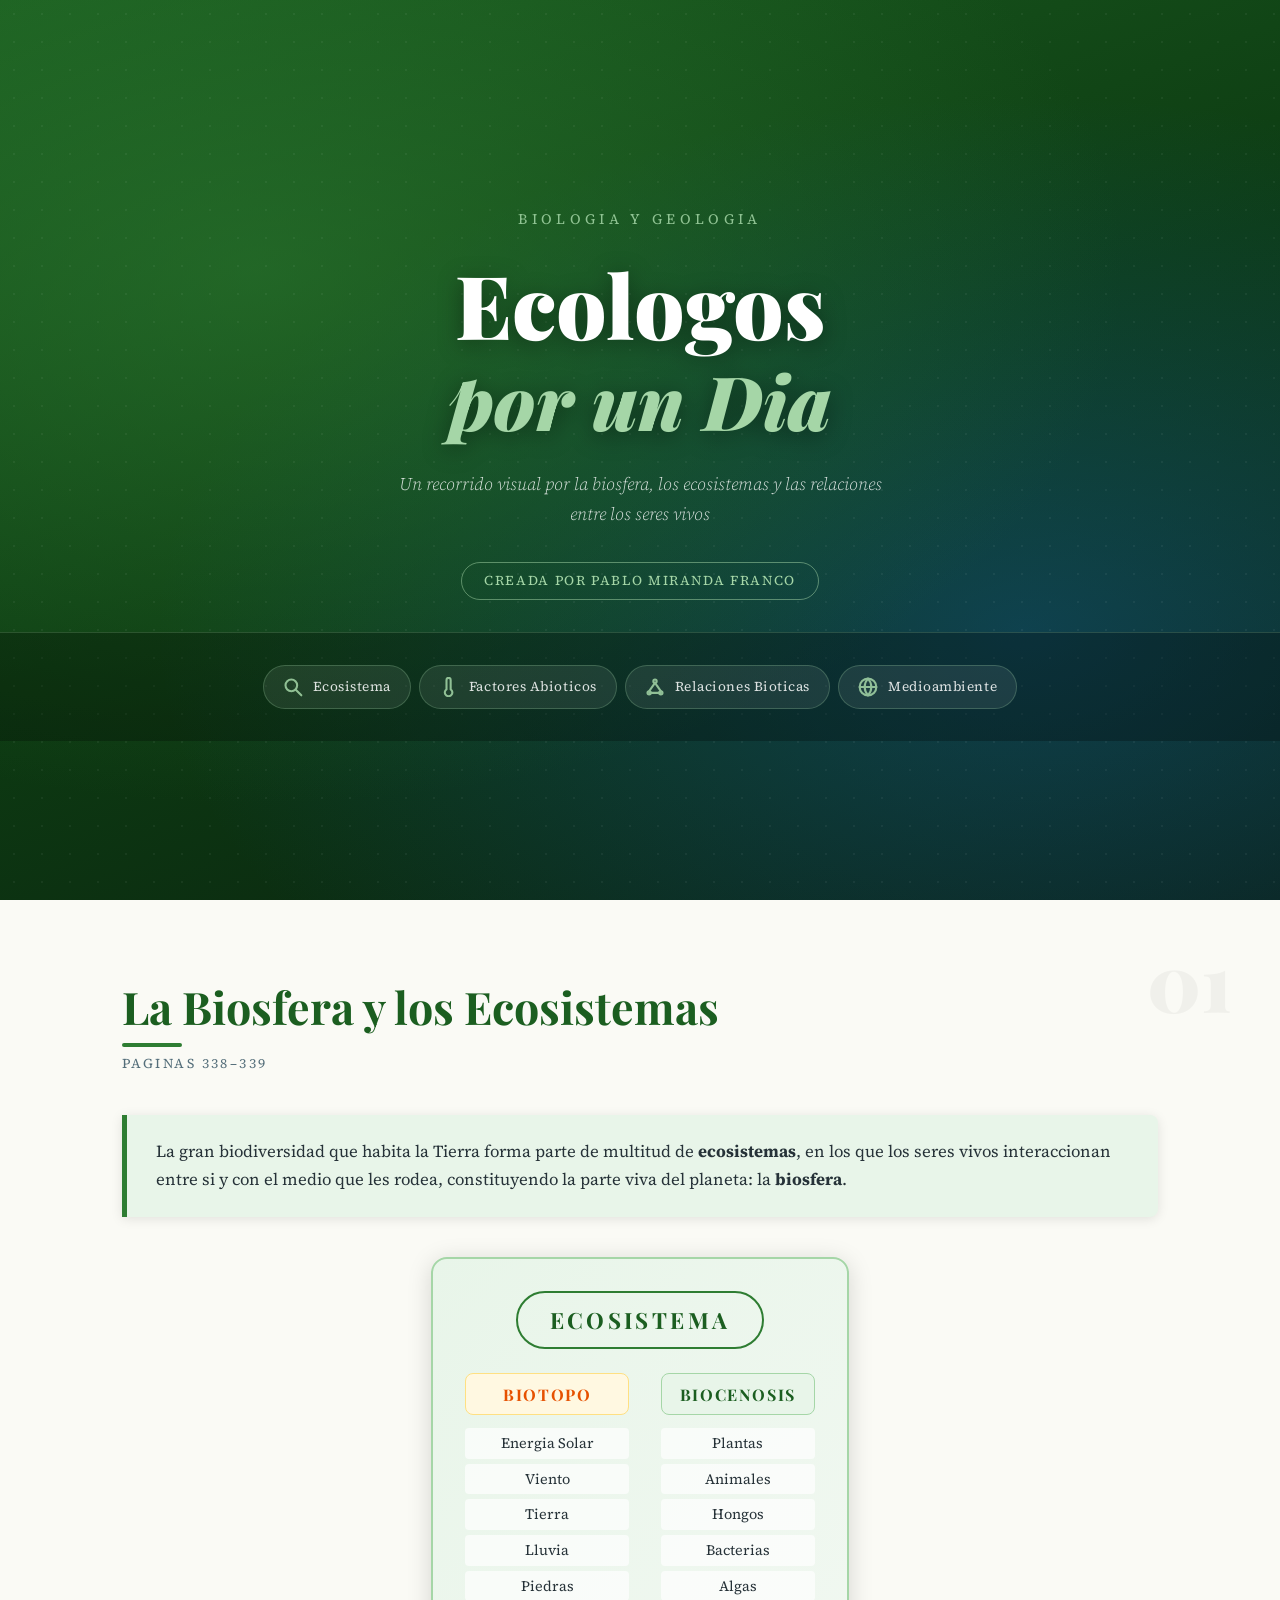
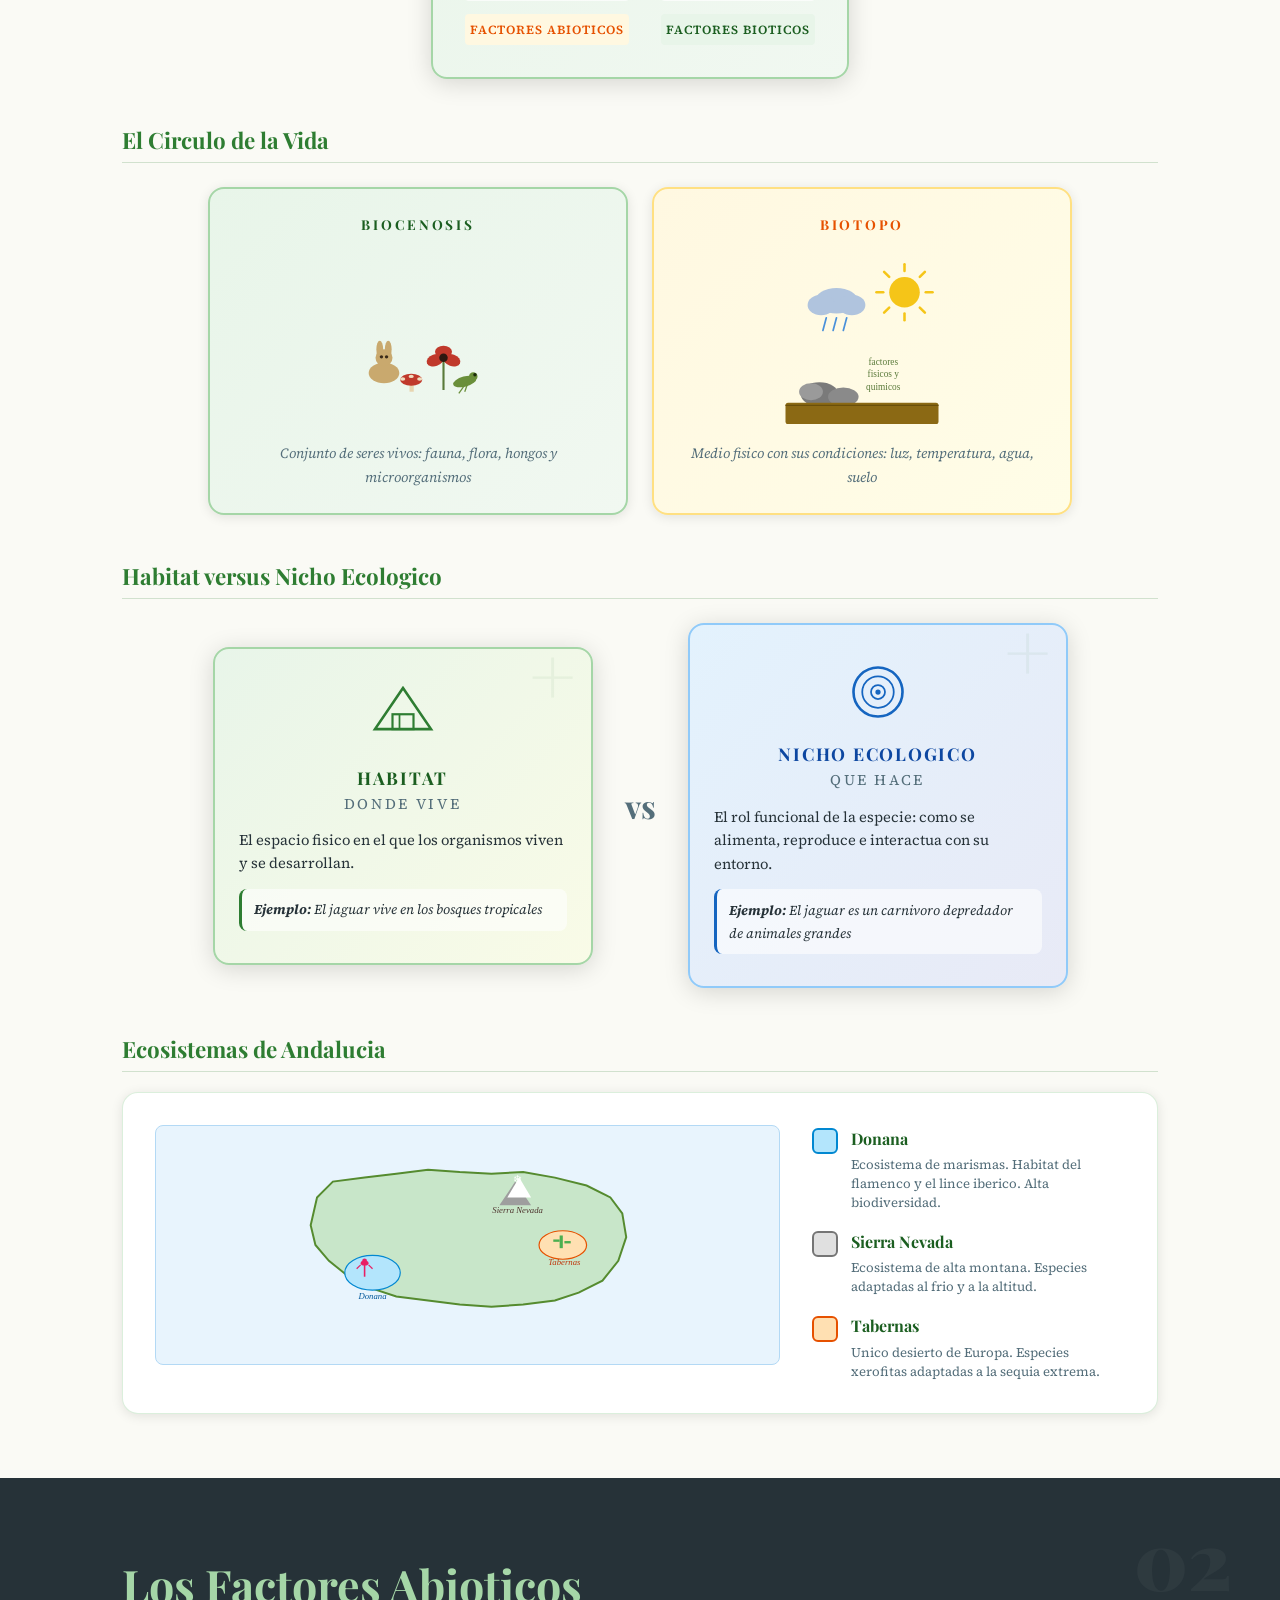
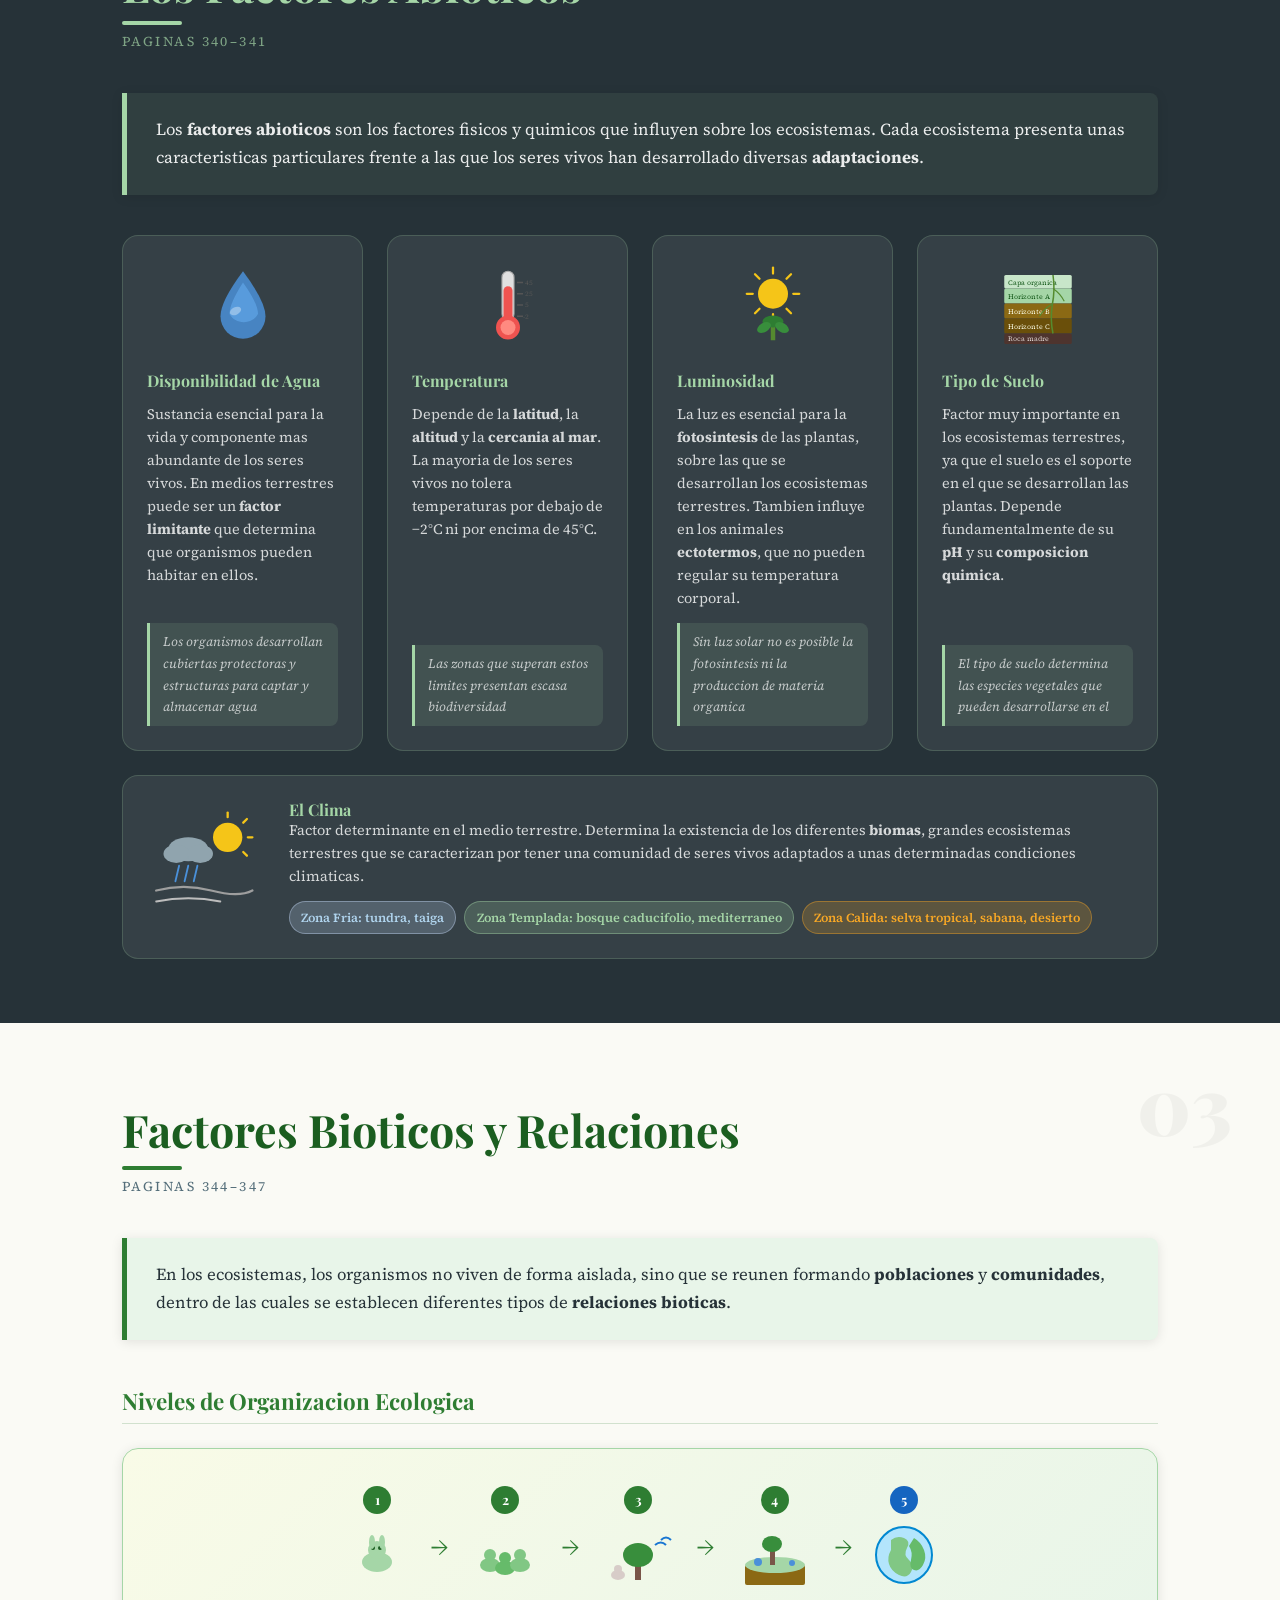
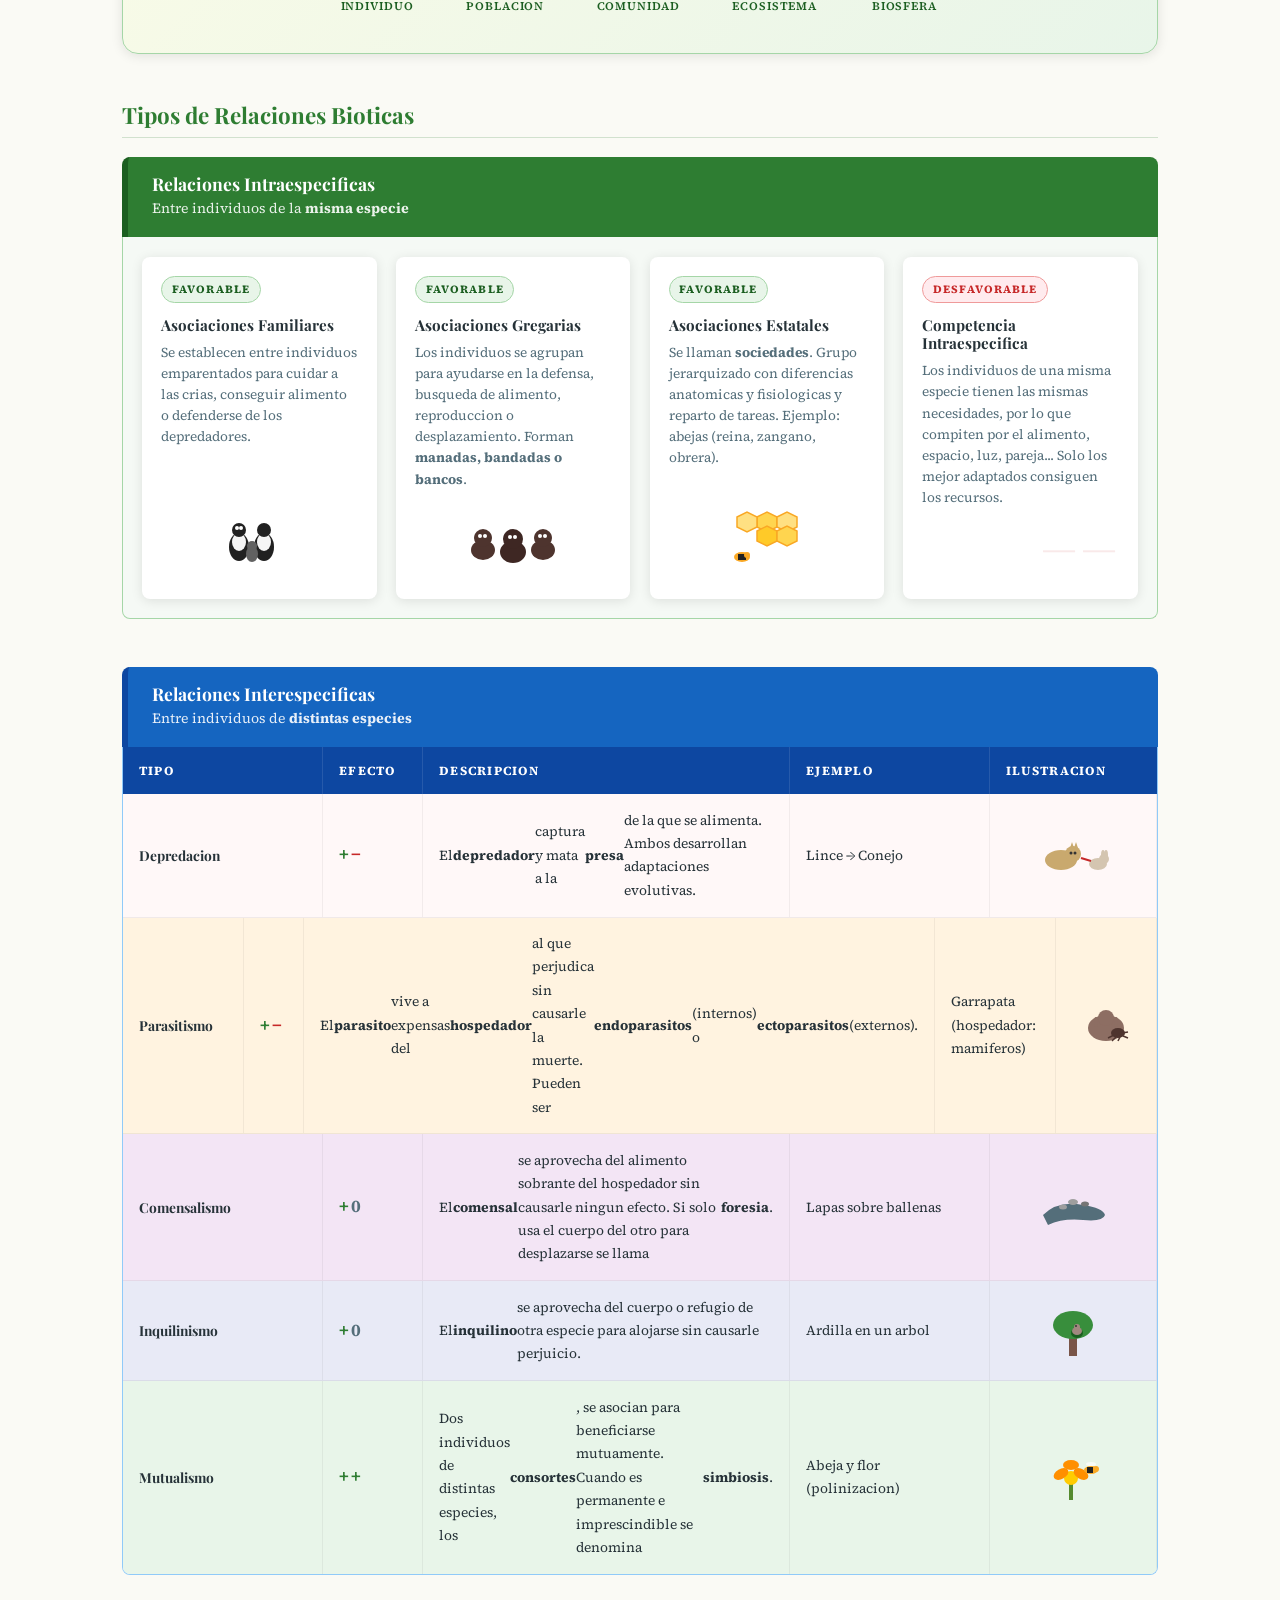
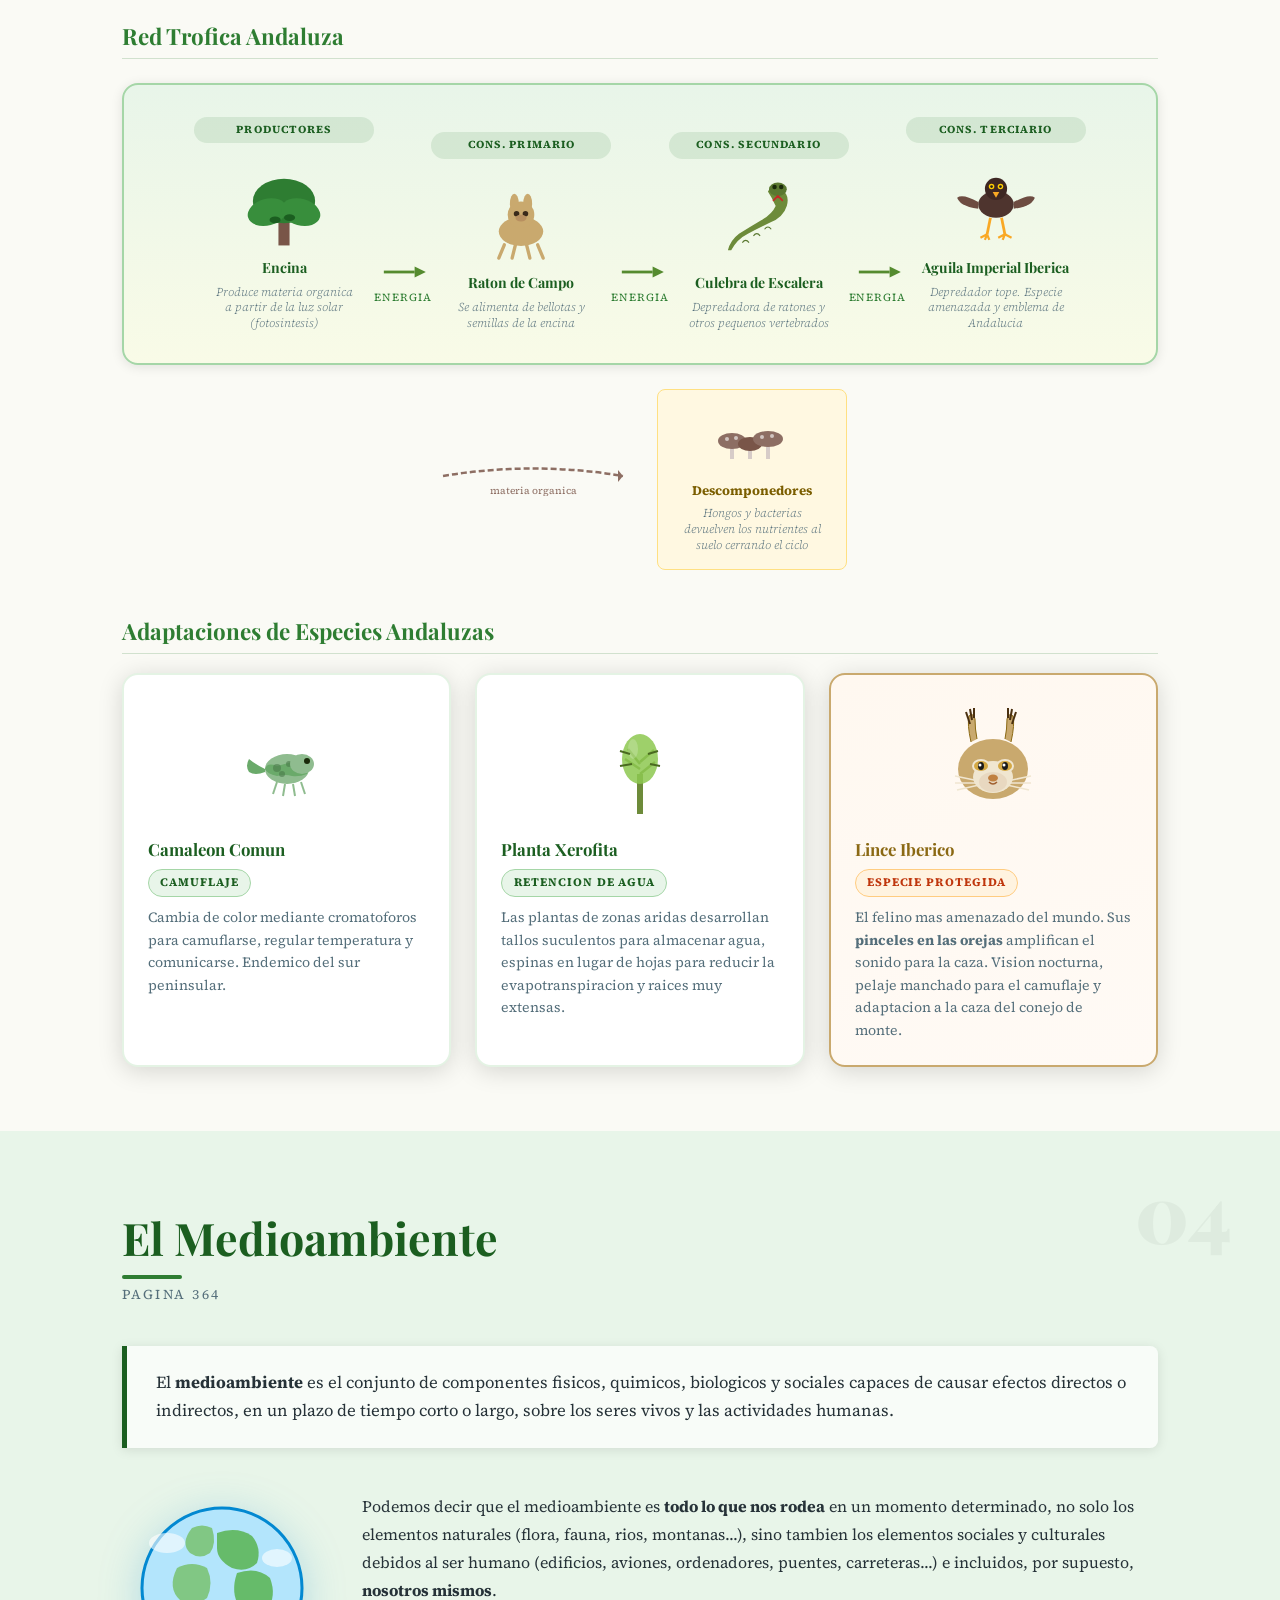
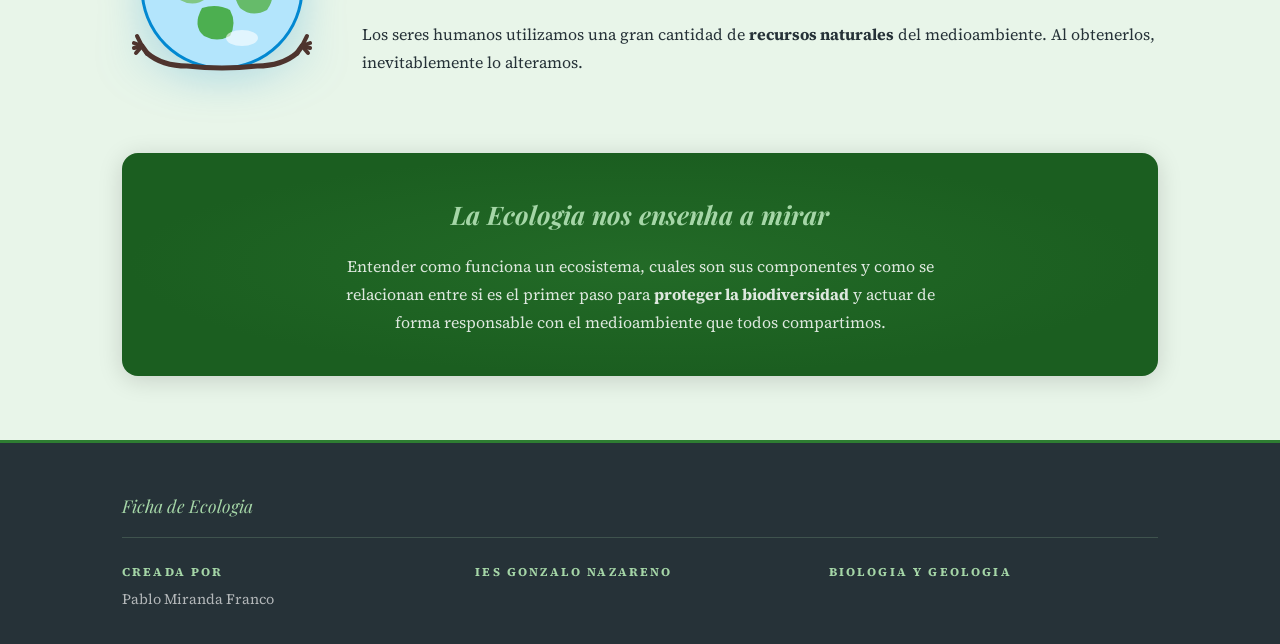
==== index.html @ e8779daa "Rename index (1).html to index.html" ====
<!DOCTYPE html>
<html lang="es">
<head>
    <meta charset="UTF-8">
    <meta name="viewport" content="width=device-width, initial-scale=1.0">
    <title>Ecologos por un Dia - Unidad 11 Medioambiente</title>
    <link rel="stylesheet" href="styles (2).css">
    <link rel="preconnect" href="https://fonts.googleapis.com">
    <link rel="preconnect" href="https://fonts.gstatic.com" crossorigin>
    <link href="https://fonts.googleapis.com/css2?family=Playfair+Display:ital,wght@0,700;0,900;1,700&family=Source+Serif+4:ital,opsz,wght@0,8..60,300;0,8..60,400;1,8..60,300&display=swap" rel="stylesheet">
</head>
<body>

    
    <header class="portada">
        <div class="portada-fondo"></div>
        <div class="portada-contenido">
            <p class="portada-subtitulo"> Biologia y Geologia</p>
            <h1 class="portada-titulo">Ecologos<br><em>por un Dia</em></h1>
            <p class="portada-descripcion">Un recorrido visual por la biosfera, los ecosistemas y las relaciones entre los seres vivos</p>
            <div class="portada-autor">Creada por Pablo Miranda Franco</div>
        </div>
        <nav class="indice-visual">
            <a href="#ecosistema" class="indice-item">
                <div class="indice-icono icono-lupa"></div>
                <span>Ecosistema</span>
            </a>
            <a href="#factores-abioticos" class="indice-item">
                <div class="indice-icono icono-termometro"></div>
                <span>Factores Abioticos</span>
            </a>
            <a href="#relaciones" class="indice-item">
                <div class="indice-icono icono-red"></div>
                <span>Relaciones Bioticas</span>
            </a>
            <a href="#medioambiente" class="indice-item">
                <div class="indice-icono icono-planeta"></div>
                <span>Medioambiente</span>
            </a>
        </nav>
    </header>

    
    <section id="ecosistema" class="seccion seccion-clara">
        <div class="seccion-etiqueta">01</div>
        <div class="contenedor">
            <h2 class="titulo-seccion">La Biosfera y los Ecosistemas</h2>
            <p class="subtitulo-seccion">Paginas 338&ndash;339</p>

            <div class="definicion-principal">
                <p>La gran biodiversidad que habita la Tierra forma parte de multitud de <strong>ecosistemas</strong>, en los que los seres vivos interaccionan entre si y con el medio que les rodea, constituyendo la parte viva del planeta: la <strong>biosfera</strong>.</p>
            </div>

            
            <div class="diagrama-ecosistema">
                <div class="diagrama-centro">
                    <div class="diagrama-titulo-central">ECOSISTEMA</div>
                    <div class="diagrama-flechas">
                        <div class="diagrama-rama rama-izq">
                            <div class="diagrama-cabecera biotopo">BIOTOPO</div>
                            <div class="diagrama-items">
                                <span>Energia Solar</span>
                                <span>Viento</span>
                                <span>Tierra</span>
                                <span>Lluvia</span>
                                <span>Piedras</span>
                            </div>
                            <div class="diagrama-pie abiotico">Factores abioticos</div>
                        </div>
                        <div class="diagrama-rama rama-der">
                            <div class="diagrama-cabecera biocenosis">BIOCENOSIS</div>
                            <div class="diagrama-items">
                                <span>Plantas</span>
                                <span>Animales</span>
                                <span>Hongos</span>
                                <span>Bacterias</span>
                                <span>Algas</span>
                            </div>
                            <div class="diagrama-pie biotico">Factores bioticos</div>
                        </div>
                    </div>
                </div>
            </div>

            
            <h3 class="titulo-subseccion">El Circulo de la Vida</h3>
            <div class="circulo-contenedor">
                <div class="circulo-mitad circulo-biocenosis">
                    <div class="circulo-etiqueta">BIOCENOSIS</div>
                    <div class="circulo-svg-contenedor">
                        <svg viewBox="0 0 200 200" xmlns="http://www.w3.org/2000/svg" class="svg-ilustracion">
                            <!-- Conejo -->
                            <ellipse cx="60" cy="140" rx="18" ry="12" fill="#c9a96e"/>
                            <circle cx="60" cy="122" r="10" fill="#c9a96e"/>
                            <ellipse cx="55" cy="112" rx="4" ry="10" fill="#c9a96e"/>
                            <ellipse cx="65" cy="112" rx="4" ry="10" fill="#c9a96e"/>
                            <circle cx="57" cy="121" r="2" fill="#3a2a1a"/>
                            <circle cx="63" cy="121" r="2" fill="#3a2a1a"/>
                            <!-- Amapola -->
                            <line x1="130" y1="160" x2="130" y2="120" stroke="#5a7a3a" stroke-width="2.5"/>
                            <ellipse cx="120" cy="125" rx="10" ry="7" fill="#c0392b" transform="rotate(-20,120,125)"/>
                            <ellipse cx="140" cy="125" rx="10" ry="7" fill="#c0392b" transform="rotate(20,140,125)"/>
                            <ellipse cx="130" cy="115" rx="10" ry="7" fill="#c0392b"/>
                            <circle cx="130" cy="122" r="5" fill="#2c1810"/>
                            <!-- Saltamontes -->
                            <ellipse cx="155" cy="150" rx="14" ry="6" fill="#6a8f3a" transform="rotate(-15,155,150)"/>
                            <circle cx="165" cy="144" r="5" fill="#6a8f3a"/>
                            <circle cx="167" cy="142" r="2" fill="#1a2a0a"/>
                            <line x1="160" y1="148" x2="155" y2="162" stroke="#6a8f3a" stroke-width="1.5"/>
                            <line x1="158" y1="150" x2="148" y2="164" stroke="#6a8f3a" stroke-width="1.5"/>
                            <!-- Hongo -->
                            <rect x="90" y="148" width="5" height="14" fill="#e8d5b0"/>
                            <ellipse cx="92" cy="148" rx="13" ry="7" fill="#c0392b"/>
                            <ellipse cx="82" cy="147" rx="3" ry="2" fill="#f0ddc0"/>
                            <ellipse cx="92" cy="144" rx="3" ry="2" fill="#f0ddc0"/>
                            <ellipse cx="102" cy="147" rx="3" ry="2" fill="#f0ddc0"/>
                        </svg>
                    </div>
                    <p class="circulo-descripcion">Conjunto de seres vivos: fauna, flora, hongos y microorganismos</p>
                </div>
                <div class="circulo-mitad circulo-biotopo">
                    <div class="circulo-etiqueta">BIOTOPO</div>
                    <div class="circulo-svg-contenedor">
                        <svg viewBox="0 0 200 200" xmlns="http://www.w3.org/2000/svg" class="svg-ilustracion">
                            <!-- Sol -->
                            <circle cx="150" cy="45" r="18" fill="#f5c518"/>
                            <line x1="150" y1="20" x2="150" y2="12" stroke="#f5c518" stroke-width="3" stroke-linecap="round"/>
                            <line x1="150" y1="70" x2="150" y2="78" stroke="#f5c518" stroke-width="3" stroke-linecap="round"/>
                            <line x1="125" y1="45" x2="117" y2="45" stroke="#f5c518" stroke-width="3" stroke-linecap="round"/>
                            <line x1="175" y1="45" x2="183" y2="45" stroke="#f5c518" stroke-width="3" stroke-linecap="round"/>
                            <line x1="132" y1="27" x2="126" y2="21" stroke="#f5c518" stroke-width="3" stroke-linecap="round"/>
                            <line x1="168" y1="63" x2="174" y2="69" stroke="#f5c518" stroke-width="3" stroke-linecap="round"/>
                            <line x1="168" y1="27" x2="174" y2="21" stroke="#f5c518" stroke-width="3" stroke-linecap="round"/>
                            <line x1="132" y1="63" x2="126" y2="69" stroke="#f5c518" stroke-width="3" stroke-linecap="round"/>
                            <!-- Nubes con lluvia -->
                            <ellipse cx="70" cy="55" rx="25" ry="15" fill="#b0c4de"/>
                            <ellipse cx="52" cy="60" rx="16" ry="12" fill="#b0c4de"/>
                            <ellipse cx="88" cy="60" rx="16" ry="12" fill="#b0c4de"/>
                            <line x1="58" y1="75" x2="54" y2="90" stroke="#4a90d9" stroke-width="2" stroke-linecap="round"/>
                            <line x1="70" y1="75" x2="66" y2="90" stroke="#4a90d9" stroke-width="2" stroke-linecap="round"/>
                            <line x1="82" y1="75" x2="78" y2="90" stroke="#4a90d9" stroke-width="2" stroke-linecap="round"/>
                            <!-- Rocas -->
                            <ellipse cx="50" cy="165" rx="22" ry="14" fill="#7a7a7a"/>
                            <ellipse cx="40" cy="162" rx="14" ry="10" fill="#9a9a9a"/>
                            <ellipse cx="78" cy="168" rx="18" ry="11" fill="#8a8a8a"/>
                            <!-- Suelo -->
                            <rect x="10" y="175" width="180" height="25" fill="#8B6914" rx="3"/>
                            <line x1="10" y1="178" x2="190" y2="178" stroke="#6a4f0a" stroke-width="1.5"/>
                            <!-- Flechas de interaccion -->
                            <text x="125" y="130" font-size="11" fill="#5a7a3a" font-family="serif" text-anchor="middle">factores</text>
                            <text x="125" y="145" font-size="11" fill="#5a7a3a" font-family="serif" text-anchor="middle">fisicos y</text>
                            <text x="125" y="160" font-size="11" fill="#5a7a3a" font-family="serif" text-anchor="middle">quimicos</text>
                        </svg>
                    </div>
                    <p class="circulo-descripcion">Medio fisico con sus condiciones: luz, temperatura, agua, suelo</p>
                </div>
            </div>

            <!-- Habitat vs Nicho -->
            <h3 class="titulo-subseccion">Habitat versus Nicho Ecologico</h3>
            <div class="comparacion-tarjetas">
                <div class="tarjeta tarjeta-habitat">
                    <div class="tarjeta-icono">
                        <svg viewBox="0 0 80 80" xmlns="http://www.w3.org/2000/svg">
                            <polygon points="40,8 8,55 72,55" fill="none" stroke="#2e7d32" stroke-width="3"/>
                            <rect x="28" y="38" width="24" height="17" fill="none" stroke="#2e7d32" stroke-width="2.5"/>
                            <line x1="36" y1="38" x2="36" y2="55" stroke="#2e7d32" stroke-width="2"/>
                        </svg>
                    </div>
                    <h4>HABITAT</h4>
                    <p class="tarjeta-pregunta">Donde vive</p>
                    <p>El espacio fisico en el que los organismos viven y se desarrollan.</p>
                    <div class="tarjeta-ejemplo">
                        <strong>Ejemplo:</strong> El jaguar vive en los bosques tropicales
                    </div>
                    <div class="tarjeta-signo signo-mas">+</div>
                </div>
                <div class="tarjeta-conector">
                    <span>vs</span>
                </div>
                <div class="tarjeta tarjeta-nicho">
                    <div class="tarjeta-icono">
                        <svg viewBox="0 0 80 80" xmlns="http://www.w3.org/2000/svg">
                            <circle cx="40" cy="40" r="28" fill="none" stroke="#1565c0" stroke-width="3"/>
                            <circle cx="40" cy="40" r="18" fill="none" stroke="#1565c0" stroke-width="2"/>
                            <circle cx="40" cy="40" r="8" fill="none" stroke="#1565c0" stroke-width="2"/>
                            <circle cx="40" cy="40" r="3" fill="#1565c0"/>
                        </svg>
                    </div>
                    <h4>NICHO ECOLOGICO</h4>
                    <p class="tarjeta-pregunta">Que hace</p>
                    <p>El rol funcional de la especie: como se alimenta, reproduce e interactua con su entorno.</p>
                    <div class="tarjeta-ejemplo">
                        <strong>Ejemplo:</strong> El jaguar es un carnivoro depredador de animales grandes
                    </div>
                    <div class="tarjeta-signo signo-mas">+</div>
                </div>
            </div>

            <!-- Mapa Ecosistemas Andaluces -->
            <h3 class="titulo-subseccion">Ecosistemas de Andalucia</h3>
            <div class="mapa-andalucia">
                <div class="mapa-svg-contenedor">
                    <svg viewBox="0 0 500 280" xmlns="http://www.w3.org/2000/svg" class="mapa-svg">
                        <!-- Silueta simplificada de Andalucia -->
                        <path d="M 60,80 L 80,60 L 120,55 L 160,50 L 200,45 L 240,48 L 280,50 L 320,48 L 360,55 L 400,65 L 430,80 L 445,100 L 450,130 L 440,160 L 420,185 L 390,200 L 360,210 L 320,215 L 280,218 L 240,215 L 200,210 L 160,205 L 130,195 L 100,180 L 75,160 L 58,140 L 52,115 Z" fill="#c8e6c9" stroke="#558b2f" stroke-width="2.5"/>
                        <!-- Sierra Nevada -->
                        <polygon points="290,90 310,60 330,90" fill="#9e9e9e"/>
                        <polygon points="300,80 315,55 330,80" fill="white"/>
                        <!-- Donana zona marismas -->
                        <ellipse cx="130" cy="175" rx="35" ry="22" fill="#b3e5fc" stroke="#0288d1" stroke-width="1.5"/>
                        <!-- Tabernas -->
                        <ellipse cx="370" cy="140" rx="30" ry="18" fill="#ffe0b2" stroke="#e65100" stroke-width="1.5"/>
                        <!-- Etiquetas -->
                        <text x="130" y="208" font-size="11" fill="#01579b" text-anchor="middle" font-family="serif" font-style="italic">Donana</text>
                        <text x="313" y="100" font-size="11" fill="#4e342e" text-anchor="middle" font-family="serif" font-style="italic">Sierra Nevada</text>
                        <text x="372" y="165" font-size="11" fill="#bf360c" text-anchor="middle" font-family="serif" font-style="italic">Tabernas</text>
                        <!-- Iconos decorativos -->
                        <!-- Flamenco simplificado en Donana -->
                        <line x1="120" y1="180" x2="120" y2="165" stroke="#e91e63" stroke-width="2"/>
                        <ellipse cx="120" cy="163" rx="5" ry="3" fill="#e91e63"/>
                        <circle cx="120" cy="160" r="3" fill="#e91e63"/>
                        <line x1="115" y1="165" x2="110" y2="170" stroke="#e91e63" stroke-width="1.5"/>
                        <line x1="125" y1="165" x2="130" y2="170" stroke="#e91e63" stroke-width="1.5"/>
                        <!-- Cactus en Tabernas -->
                        <rect x="366" y="128" width="4" height="16" fill="#4caf50"/>
                        <rect x="358" y="133" width="8" height="3" fill="#4caf50"/>
                        <rect x="372" y="135" width="8" height="3" fill="#4caf50"/>
                        <!-- Nieve Sierra Nevada -->
                        <text x="313" y="62" font-size="14" fill="white" text-anchor="middle">&#x2744;</text>
                    </svg>
                </div>
                <div class="mapa-leyenda">
                    <div class="leyenda-item">
                        <div class="leyenda-color" style="background:#b3e5fc; border:2px solid #0288d1;"></div>
                        <div>
                            <strong>Donana</strong>
                            <p>Ecosistema de marismas. Habitat del flamenco y el lince iberico. Alta biodiversidad.</p>
                        </div>
                    </div>
                    <div class="leyenda-item">
                        <div class="leyenda-color" style="background:#e0e0e0; border:2px solid #757575;"></div>
                        <div>
                            <strong>Sierra Nevada</strong>
                            <p>Ecosistema de alta montana. Especies adaptadas al frio y a la altitud.</p>
                        </div>
                    </div>
                    <div class="leyenda-item">
                        <div class="leyenda-color" style="background:#ffe0b2; border:2px solid #e65100;"></div>
                        <div>
                            <strong>Tabernas</strong>
                            <p>Unico desierto de Europa. Especies xerofitas adaptadas a la sequia extrema.</p>
                        </div>
                    </div>
                </div>
            </div>
        </div>
    </section>

    <!-- SECCION 2: FACTORES ABIOTICOS -->
    <section id="factores-abioticos" class="seccion seccion-oscura">
        <div class="seccion-etiqueta">02</div>
        <div class="contenedor">
            <h2 class="titulo-seccion">Los Factores Abioticos</h2>
            <p class="subtitulo-seccion">Paginas 340&ndash;341</p>

            <div class="definicion-principal definicion-oscura">
                <p>Los <strong>factores abioticos</strong> son los factores fisicos y quimicos que influyen sobre los ecosistemas. Cada ecosistema presenta unas caracteristicas particulares frente a las que los seres vivos han desarrollado diversas <strong>adaptaciones</strong>.</p>
            </div>

            <div class="factores-grid">
                <!-- Agua -->
                <div class="factor-tarjeta">
                    <div class="factor-ilustracion">
                        <svg viewBox="0 0 120 120" xmlns="http://www.w3.org/2000/svg">
                            <path d="M 60,15 Q 90,55 90,75 A 30,30 0 1 1 30,75 Q 30,55 60,15 Z" fill="#4a90d9" opacity="0.85"/>
                            <path d="M 60,30 Q 80,58 80,72 A 22,22 0 0 1 42,72 Q 42,58 60,30 Z" fill="#6ab4f7" opacity="0.5"/>
                            <ellipse cx="50" cy="68" rx="8" ry="5" fill="white" opacity="0.35" transform="rotate(-25,50,68)"/>
                        </svg>
                    </div>
                    <h4>Disponibilidad de Agua</h4>
                    <p>Sustancia esencial para la vida y componente mas abundante de los seres vivos. En medios terrestres puede ser un <strong>factor limitante</strong> que determina que organismos pueden habitar en ellos.</p>
                    <div class="factor-dato">Los organismos desarrollan cubiertas protectoras y estructuras para captar y almacenar agua</div>
                </div>

                <!-- Temperatura -->
                <div class="factor-tarjeta">
                    <div class="factor-ilustracion">
                        <svg viewBox="0 0 120 120" xmlns="http://www.w3.org/2000/svg">
                            <rect x="52" y="15" width="16" height="65" rx="8" fill="#e0e0e0" stroke="#aaa" stroke-width="1.5"/>
                            <rect x="54" y="35" width="12" height="47" rx="6" fill="#ef5350"/>
                            <circle cx="60" cy="90" r="16" fill="#ef5350"/>
                            <circle cx="60" cy="90" r="10" fill="#ff8a80"/>
                            <line x1="72" y1="30" x2="80" y2="30" stroke="#555" stroke-width="2"/>
                            <line x1="72" y1="45" x2="80" y2="45" stroke="#555" stroke-width="2"/>
                            <line x1="72" y1="60" x2="80" y2="60" stroke="#555" stroke-width="2"/>
                            <line x1="72" y1="75" x2="80" y2="75" stroke="#555" stroke-width="2"/>
                            <text x="83" y="33" font-size="9" fill="#555">45</text>
                            <text x="83" y="48" font-size="9" fill="#555">25</text>
                            <text x="83" y="63" font-size="9" fill="#555">5</text>
                            <text x="80" y="78" font-size="9" fill="#555">-2</text>
                        </svg>
                    </div>
                    <h4>Temperatura</h4>
                    <p>Depende de la <strong>latitud</strong>, la <strong>altitud</strong> y la <strong>cercania al mar</strong>. La mayoria de los seres vivos no tolera temperaturas por debajo de &minus;2&deg;C ni por encima de 45&deg;C.</p>
                    <div class="factor-dato">Las zonas que superan estos limites presentan escasa biodiversidad</div>
                </div>

                <!-- Luminosidad -->
                <div class="factor-tarjeta">
                    <div class="factor-ilustracion">
                        <svg viewBox="0 0 120 120" xmlns="http://www.w3.org/2000/svg">
                            <circle cx="60" cy="45" r="20" fill="#f5c518"/>
                            <line x1="60" y1="18" x2="60" y2="10" stroke="#f5c518" stroke-width="3" stroke-linecap="round"/>
                            <line x1="60" y1="72" x2="60" y2="80" stroke="#f5c518" stroke-width="3" stroke-linecap="round"/>
                            <line x1="33" y1="45" x2="25" y2="45" stroke="#f5c518" stroke-width="3" stroke-linecap="round"/>
                            <line x1="87" y1="45" x2="95" y2="45" stroke="#f5c518" stroke-width="3" stroke-linecap="round"/>
                            <line x1="42" y1="25" x2="36" y2="19" stroke="#f5c518" stroke-width="3" stroke-linecap="round"/>
                            <line x1="78" y1="65" x2="84" y2="71" stroke="#f5c518" stroke-width="3" stroke-linecap="round"/>
                            <line x1="78" y1="25" x2="84" y2="19" stroke="#f5c518" stroke-width="3" stroke-linecap="round"/>
                            <line x1="42" y1="65" x2="36" y2="71" stroke="#f5c518" stroke-width="3" stroke-linecap="round"/>
                            <!-- Planta -->
                            <rect x="57" y="85" width="6" height="22" fill="#558b2f"/>
                            <ellipse cx="60" cy="82" rx="14" ry="8" fill="#2e7d32"/>
                            <ellipse cx="48" cy="90" rx="10" ry="6" fill="#388e3c" transform="rotate(-30,48,90)"/>
                            <ellipse cx="72" cy="90" rx="10" ry="6" fill="#388e3c" transform="rotate(30,72,90)"/>
                        </svg>
                    </div>
                    <h4>Luminosidad</h4>
                    <p>La luz es esencial para la <strong>fotosintesis</strong> de las plantas, sobre las que se desarrollan los ecosistemas terrestres. Tambien influye en los animales <strong>ectotermos</strong>, que no pueden regular su temperatura corporal.</p>
                    <div class="factor-dato">Sin luz solar no es posible la fotosintesis ni la produccion de materia organica</div>
                </div>

                <!-- Tipo de Suelo -->
                <div class="factor-tarjeta">
                    <div class="factor-ilustracion">
                        <svg viewBox="0 0 120 120" xmlns="http://www.w3.org/2000/svg">
                            <!-- Capas del suelo -->
                            <rect x="15" y="20" width="90" height="18" fill="#c8e6c9" rx="2"/>
                            <rect x="15" y="38" width="90" height="20" fill="#a5d6a7" rx="2"/>
                            <rect x="15" y="58" width="90" height="20" fill="#8B6914" rx="2"/>
                            <rect x="15" y="78" width="90" height="20" fill="#6a4f0a" rx="2"/>
                            <rect x="15" y="98" width="90" height="14" fill="#4e342e" rx="2"/>
                            <text x="20" y="33" font-size="9" fill="#1b5e20">Capa organica</text>
                            <text x="20" y="52" font-size="9" fill="#1b5e20">Horizonte A</text>
                            <text x="20" y="72" font-size="9" fill="#f5f5dc">Horizonte B</text>
                            <text x="20" y="92" font-size="9" fill="#f5f5dc">Horizonte C</text>
                            <text x="20" y="108" font-size="9" fill="#d7ccc8">Roca madre</text>
                            <!-- Raices -->
                            <path d="M 80,20 Q 83,40 79,60 Q 76,80 80,98" fill="none" stroke="#558b2f" stroke-width="2"/>
                            <path d="M 80,38 Q 90,45 95,55" fill="none" stroke="#558b2f" stroke-width="1.5"/>
                            <path d="M 80,58 Q 68,65 62,75" fill="none" stroke="#558b2f" stroke-width="1.5"/>
                        </svg>
                    </div>
                    <h4>Tipo de Suelo</h4>
                    <p>Factor muy importante en los ecosistemas terrestres, ya que el suelo es el soporte en el que se desarrollan las plantas. Depende fundamentalmente de su <strong>pH</strong> y su <strong>composicion quimica</strong>.</p>
                    <div class="factor-dato">El tipo de suelo determina las especies vegetales que pueden desarrollarse en el</div>
                </div>

                <!-- Clima -->
                <div class="factor-tarjeta factor-tarjeta-ancha">
                    <div class="factor-ilustracion">
                        <svg viewBox="0 0 120 120" xmlns="http://www.w3.org/2000/svg">
                            <!-- Nubes -->
                            <ellipse cx="45" cy="45" rx="22" ry="13" fill="#90a4ae"/>
                            <ellipse cx="32" cy="50" rx="14" ry="10" fill="#90a4ae"/>
                            <ellipse cx="58" cy="50" rx="14" ry="10" fill="#90a4ae"/>
                            <!-- Sol parcial -->
                            <circle cx="88" cy="32" r="16" fill="#f5c518"/>
                            <line x1="88" y1="10" x2="88" y2="5" stroke="#f5c518" stroke-width="2.5" stroke-linecap="round"/>
                            <line x1="105" y1="16" x2="109" y2="12" stroke="#f5c518" stroke-width="2.5" stroke-linecap="round"/>
                            <line x1="110" y1="32" x2="115" y2="32" stroke="#f5c518" stroke-width="2.5" stroke-linecap="round"/>
                            <line x1="105" y1="48" x2="109" y2="52" stroke="#f5c518" stroke-width="2.5" stroke-linecap="round"/>
                            <!-- Lluvia -->
                            <line x1="35" y1="63" x2="31" y2="80" stroke="#4a90d9" stroke-width="2" stroke-linecap="round"/>
                            <line x1="45" y1="63" x2="41" y2="80" stroke="#4a90d9" stroke-width="2" stroke-linecap="round"/>
                            <line x1="55" y1="63" x2="51" y2="80" stroke="#4a90d9" stroke-width="2" stroke-linecap="round"/>
                            <!-- Viento -->
                            <path d="M 10,90 Q 40,82 70,90 Q 100,98 115,90" fill="none" stroke="#9e9e9e" stroke-width="2.5" stroke-linecap="round"/>
                            <path d="M 10,102 Q 45,95 80,102" fill="none" stroke="#bdbdbd" stroke-width="2" stroke-linecap="round"/>
                        </svg>
                    </div>
                    <div class="factor-texto-ancho">
                        <h4>El Clima</h4>
                        <p>Factor determinante en el medio terrestre. Determina la existencia de los diferentes <strong>biomas</strong>, grandes ecosistemas terrestres que se caracterizan por tener una comunidad de seres vivos adaptados a unas determinadas condiciones climaticas.</p>
                        <div class="biomas-mini">
                            <span class="bioma-etiqueta bioma-frio">Zona Fria: tundra, taiga</span>
                            <span class="bioma-etiqueta bioma-templado">Zona Templada: bosque caducifolio, mediterraneo</span>
                            <span class="bioma-etiqueta bioma-calido">Zona Calida: selva tropical, sabana, desierto</span>
                        </div>
                    </div>
                </div>
            </div>
        </div>
    </section>

    <!-- SECCION 3: RELACIONES BIOTICAS -->
    <section id="relaciones" class="seccion seccion-clara">
        <div class="seccion-etiqueta">03</div>
        <div class="contenedor">
            <h2 class="titulo-seccion">Factores Bioticos y Relaciones</h2>
            <p class="subtitulo-seccion">Paginas 344&ndash;347</p>

            <div class="definicion-principal">
                <p>En los ecosistemas, los organismos no viven de forma aislada, sino que se reunen formando <strong>poblaciones</strong> y <strong>comunidades</strong>, dentro de las cuales se establecen diferentes tipos de <strong>relaciones bioticas</strong>.</p>
            </div>

            <!-- Niveles de organizacion -->
            <h3 class="titulo-subseccion">Niveles de Organizacion Ecologica</h3>
            <div class="niveles-organizacion">
                <div class="nivel">
                    <div class="nivel-numero">1</div>
                    <div class="nivel-svg">
                        <svg viewBox="0 0 70 70" xmlns="http://www.w3.org/2000/svg">
                            <ellipse cx="35" cy="42" rx="15" ry="10" fill="#a5d6a7"/>
                            <circle cx="35" cy="30" r="9" fill="#a5d6a7"/>
                            <circle cx="31" cy="28" r="2" fill="#1b5e20"/>
                            <circle cx="38" cy="28" r="2" fill="#1b5e20"/>
                            <ellipse cx="30" cy="22" rx="3" ry="7" fill="#a5d6a7"/>
                            <ellipse cx="40" cy="22" rx="3" ry="7" fill="#a5d6a7"/>
                        </svg>
                    </div>
                    <p>INDIVIDUO</p>
                </div>
                <div class="nivel-flecha">&rarr;</div>
                <div class="nivel">
                    <div class="nivel-numero">2</div>
                    <div class="nivel-svg">
                        <svg viewBox="0 0 70 70" xmlns="http://www.w3.org/2000/svg">
                            <ellipse cx="20" cy="45" rx="10" ry="7" fill="#81c784"/>
                            <circle cx="20" cy="35" r="6" fill="#81c784"/>
                            <ellipse cx="35" cy="48" rx="10" ry="7" fill="#66bb6a"/>
                            <circle cx="35" cy="38" r="6" fill="#66bb6a"/>
                            <ellipse cx="50" cy="45" rx="10" ry="7" fill="#81c784"/>
                            <circle cx="50" cy="35" r="6" fill="#81c784"/>
                        </svg>
                    </div>
                    <p>POBLACION</p>
                </div>
                <div class="nivel-flecha">&rarr;</div>
                <div class="nivel">
                    <div class="nivel-numero">3</div>
                    <div class="nivel-svg">
                        <svg viewBox="0 0 70 70" xmlns="http://www.w3.org/2000/svg">
                            <!-- Arbol -->
                            <rect x="32" y="40" width="6" height="20" fill="#795548"/>
                            <ellipse cx="35" cy="35" rx="15" ry="12" fill="#388e3c"/>
                            <!-- Conejo pequeno -->
                            <ellipse cx="15" cy="55" rx="7" ry="5" fill="#d7ccc8"/>
                            <circle cx="15" cy="49" r="4" fill="#d7ccc8"/>
                            <!-- Pajaro -->
                            <path d="M52,25 Q58,20 63,25" fill="none" stroke="#1976d2" stroke-width="2"/>
                            <path d="M58,20 Q63,15 68,20" fill="none" stroke="#1976d2" stroke-width="2"/>
                        </svg>
                    </div>
                    <p>COMUNIDAD</p>
                </div>
                <div class="nivel-flecha">&rarr;</div>
                <div class="nivel">
                    <div class="nivel-numero">4</div>
                    <div class="nivel-svg">
                        <svg viewBox="0 0 70 70" xmlns="http://www.w3.org/2000/svg">
                            <rect x="5" y="45" width="60" height="20" fill="#8B6914" rx="2"/>
                            <ellipse cx="35" cy="45" rx="30" ry="8" fill="#a5d6a7"/>
                            <rect x="30" y="28" width="5" height="17" fill="#795548"/>
                            <ellipse cx="32" cy="24" rx="10" ry="8" fill="#388e3c"/>
                            <circle cx="18" cy="42" r="4" fill="#4a90d9"/>
                            <circle cx="52" cy="43" r="3" fill="#4a90d9"/>
                        </svg>
                    </div>
                    <p>ECOSISTEMA</p>
                </div>
                <div class="nivel-flecha">&rarr;</div>
                <div class="nivel nivel-biosfera">
                    <div class="nivel-numero">5</div>
                    <div class="nivel-svg">
                        <svg viewBox="0 0 70 70" xmlns="http://www.w3.org/2000/svg">
                            <circle cx="35" cy="35" r="28" fill="#b3e5fc" stroke="#0288d1" stroke-width="2"/>
                            <path d="M22,20 Q28,15 35,18 Q42,21 38,28 Q34,35 40,40 Q46,45 42,52 Q38,59 30,55 Q22,51 20,44 Q18,37 22,30 Z" fill="#81c784"/>
                            <path d="M45,18 Q52,22 55,30 Q58,38 54,45 Q50,52 45,50 Q40,48 42,40 Q44,32 40,26 Z" fill="#66bb6a"/>
                        </svg>
                    </div>
                    <p>BIOSFERA</p>
                </div>
            </div>

            <!-- Tipos de Relaciones -->
            <h3 class="titulo-subseccion">Tipos de Relaciones Bioticas</h3>

            <!-- Intraespecificas -->
            <div class="tipo-relaciones">
                <div class="tipo-cabecera cabecera-intra">
                    <h4>Relaciones Intraespecificas</h4>
                    <p>Entre individuos de la <strong>misma especie</strong></p>
                </div>
                <div class="relaciones-grid">
                    <div class="relacion-tarjeta relacion-favorable">
                        <div class="relacion-badge badge-favorable">Favorable</div>
                        <h5>Asociaciones Familiares</h5>
                        <p>Se establecen entre individuos emparentados para cuidar a las crias, conseguir alimento o defenderse de los depredadores.</p>
                        <div class="relacion-svg">
                            <svg viewBox="0 0 100 70" xmlns="http://www.w3.org/2000/svg">
                                <!-- Pinguinos: adulto grande -->
                                <ellipse cx="30" cy="45" rx="10" ry="14" fill="#212121"/>
                                <ellipse cx="30" cy="40" rx="7" ry="9" fill="#f5f5f5"/>
                                <circle cx="30" cy="28" r="7" fill="#212121"/>
                                <circle cx="28" cy="26" r="2" fill="white"/>
                                <circle cx="32" cy="26" r="2" fill="white"/>
                                <!-- Adulto 2 -->
                                <ellipse cx="55" cy="45" rx="10" ry="14" fill="#212121"/>
                                <ellipse cx="55" cy="40" rx="7" ry="9" fill="#f5f5f5"/>
                                <circle cx="55" cy="28" r="7" fill="#212121"/>
                                <!-- Cria -->
                                <ellipse cx="43" cy="52" rx="6" ry="8" fill="#616161"/>
                                <circle cx="43" cy="44" r="5" fill="#616161"/>
                            </svg>
                        </div>
                    </div>
                    <div class="relacion-tarjeta relacion-favorable">
                        <div class="relacion-badge badge-favorable">Favorable</div>
                        <h5>Asociaciones Gregarias</h5>
                        <p>Los individuos se agrupan para ayudarse en la defensa, busqueda de alimento, reproduccion o desplazamiento. Forman <strong>manadas, bandadas o bancos</strong>.</p>
                        <div class="relacion-svg">
                            <svg viewBox="0 0 100 70" xmlns="http://www.w3.org/2000/svg">
                                <!-- Tres gorilas esquematicos -->
                                <ellipse cx="20" cy="48" rx="12" ry="10" fill="#4e342e"/>
                                <circle cx="20" cy="36" r="9" fill="#4e342e"/>
                                <ellipse cx="50" cy="50" rx="13" ry="11" fill="#3e2723"/>
                                <circle cx="50" cy="37" r="10" fill="#3e2723"/>
                                <ellipse cx="80" cy="48" rx="12" ry="10" fill="#4e342e"/>
                                <circle cx="80" cy="36" r="9" fill="#4e342e"/>
                                <circle cx="17" cy="34" r="2" fill="#fff"/>
                                <circle cx="22" cy="34" r="2" fill="#fff"/>
                                <circle cx="47" cy="35" r="2" fill="#fff"/>
                                <circle cx="52" cy="35" r="2" fill="#fff"/>
                                <circle cx="77" cy="34" r="2" fill="#fff"/>
                                <circle cx="82" cy="34" r="2" fill="#fff"/>
                            </svg>
                        </div>
                    </div>
                    <div class="relacion-tarjeta relacion-favorable">
                        <div class="relacion-badge badge-favorable">Favorable</div>
                        <h5>Asociaciones Estatales</h5>
                        <p>Se llaman <strong>sociedades</strong>. Grupo jerarquizado con diferencias anatomicas y fisiologicas y reparto de tareas. Ejemplo: abejas (reina, zangano, obrera).</p>
                        <div class="relacion-svg">
                            <svg viewBox="0 0 100 70" xmlns="http://www.w3.org/2000/svg">
                                <!-- Panal -->
                                <polygon points="40,15 50,10 60,15 60,25 50,30 40,25" fill="#ffd54f" stroke="#f9a825" stroke-width="1.5"/>
                                <polygon points="60,15 70,10 80,15 80,25 70,30 60,25" fill="#ffe082" stroke="#f9a825" stroke-width="1.5"/>
                                <polygon points="20,15 30,10 40,15 40,25 30,30 20,25" fill="#ffe082" stroke="#f9a825" stroke-width="1.5"/>
                                <polygon points="40,29 50,24 60,29 60,39 50,44 40,39" fill="#ffca28" stroke="#f9a825" stroke-width="1.5"/>
                                <polygon points="60,29 70,24 80,29 80,39 70,44 60,39" fill="#ffd54f" stroke="#f9a825" stroke-width="1.5"/>
                                <!-- Abeja -->
                                <ellipse cx="25" cy="55" rx="8" ry="5" fill="#f9a825"/>
                                <rect x="21" y="52" width="4" height="6" fill="#212121"/>
                                <rect x="25" y="52" width="4" height="6" fill="#212121"/>
                                <circle cx="30" cy="53" r="3" fill="#f9a825"/>
                            </svg>
                        </div>
                    </div>
                    <div class="relacion-tarjeta relacion-desfavorable">
                        <div class="relacion-badge badge-desfavorable">Desfavorable</div>
                        <h5>Competencia Intraespecifica</h5>
                        <p>Los individuos de una misma especie tienen las mismas necesidades, por lo que compiten por el alimento, espacio, luz, pareja... Solo los mejor adaptados consiguen los recursos.</p>
                        <div class="relacion-signo signo-menos signo-menos-rojo">&#8722;&#8722;</div>
                    </div>
                </div>
            </div>

            <!-- Interespecificas -->
            <div class="tipo-relaciones">
                <div class="tipo-cabecera cabecera-inter">
                    <h4>Relaciones Interespecificas</h4>
                    <p>Entre individuos de <strong>distintas especies</strong></p>
                </div>

                <div class="tabla-relaciones">
                    <div class="tabla-cabecera">
                        <div class="tabla-col">Tipo</div>
                        <div class="tabla-col">Efecto</div>
                        <div class="tabla-col">Descripcion</div>
                        <div class="tabla-col">Ejemplo</div>
                        <div class="tabla-col">Ilustracion</div>
                    </div>

                    <div class="tabla-fila fila-depredacion">
                        <div class="tabla-col"><strong>Depredacion</strong></div>
                        <div class="tabla-col"><span class="signo-mas2">+</span><span class="signo-menos2">&#8722;</span></div>
                        <div class="tabla-col">El <strong>depredador</strong> captura y mata a la <strong>presa</strong> de la que se alimenta. Ambos desarrollan adaptaciones evolutivas.</div>
                        <div class="tabla-col">Lince &rarr; Conejo</div>
                        <div class="tabla-col">
                            <svg viewBox="0 0 80 55" xmlns="http://www.w3.org/2000/svg">
                                <!-- Lince simplificado -->
                                <ellipse cx="28" cy="32" rx="16" ry="10" fill="#c9a96e"/>
                                <circle cx="40" cy="26" r="8" fill="#c9a96e"/>
                                <polygon points="37,20 39,14 41,20" fill="#c9a96e"/>
                                <polygon points="41,20 43,14 45,20" fill="#c9a96e"/>
                                <circle cx="38" cy="25" r="1.5" fill="#333"/>
                                <circle cx="42" cy="25" r="1.5" fill="#333"/>
                                <!-- Conejo huyendo -->
                                <ellipse cx="65" cy="36" rx="9" ry="6" fill="#d4c5b0"/>
                                <circle cx="71" cy="31" r="5" fill="#d4c5b0"/>
                                <ellipse cx="70" cy="27" rx="2" ry="5" fill="#d4c5b0"/>
                                <ellipse cx="73" cy="27" rx="2" ry="5" fill="#d4c5b0"/>
                                <!-- Flecha -->
                                <line x1="48" y1="30" x2="58" y2="33" stroke="#c62828" stroke-width="2" marker-end="url(#arrow)"/>
                            </svg>
                        </div>
                    </div>

                    <div class="tabla-fila fila-parasitismo">
                        <div class="tabla-col"><strong>Parasitismo</strong></div>
                        <div class="tabla-col"><span class="signo-mas2">+</span><span class="signo-menos2">&#8722;</span></div>
                        <div class="tabla-col">El <strong>parasito</strong> vive a expensas del <strong>hospedador</strong> al que perjudica sin causarle la muerte. Pueden ser <strong>endoparasitos</strong> (internos) o <strong>ectoparasitos</strong> (externos).</div>
                        <div class="tabla-col">Garrapata (hospedador: mamiferos)</div>
                        <div class="tabla-col">
                            <svg viewBox="0 0 80 55" xmlns="http://www.w3.org/2000/svg">
                                <ellipse cx="40" cy="30" rx="18" ry="13" fill="#8d6e63"/>
                                <circle cx="40" cy="20" r="8" fill="#8d6e63"/>
                                <ellipse cx="30" cy="24" rx="2" ry="5" fill="#8d6e63"/>
                                <ellipse cx="50" cy="24" rx="2" ry="5" fill="#8d6e63"/>
                                <!-- Garrapata -->
                                <ellipse cx="52" cy="35" rx="7" ry="5" fill="#4e342e"/>
                                <line x1="48" y1="37" x2="42" y2="40" stroke="#4e342e" stroke-width="1.5"/>
                                <line x1="50" y1="39" x2="46" y2="43" stroke="#4e342e" stroke-width="1.5"/>
                                <line x1="54" y1="39" x2="52" y2="43" stroke="#4e342e" stroke-width="1.5"/>
                                <line x1="57" y1="38" x2="62" y2="40" stroke="#4e342e" stroke-width="1.5"/>
                                <line x1="56" y1="35" x2="62" y2="34" stroke="#4e342e" stroke-width="1.5"/>
                            </svg>
                        </div>
                    </div>

                    <div class="tabla-fila fila-comensalismo">
                        <div class="tabla-col"><strong>Comensalismo</strong></div>
                        <div class="tabla-col"><span class="signo-mas2">+</span><span class="signo-cero">0</span></div>
                        <div class="tabla-col">El <strong>comensal</strong> se aprovecha del alimento sobrante del hospedador sin causarle ningun efecto. Si solo usa el cuerpo del otro para desplazarse se llama <strong>foresia</strong>.</div>
                        <div class="tabla-col">Lapas sobre ballenas</div>
                        <div class="tabla-col">
                            <svg viewBox="0 0 80 55" xmlns="http://www.w3.org/2000/svg">
                                <!-- Ballena simplificada -->
                                <path d="M10,35 Q25,20 50,25 Q70,28 72,35 Q70,42 50,40 Q30,38 15,45 Z" fill="#546e7a"/>
                                <!-- Lapas -->
                                <ellipse cx="40" cy="22" rx="5" ry="3" fill="#9e9e9e"/>
                                <ellipse cx="52" cy="24" rx="4" ry="2.5" fill="#757575"/>
                                <ellipse cx="30" cy="27" rx="4" ry="2.5" fill="#9e9e9e"/>
                            </svg>
                        </div>
                    </div>

                    <div class="tabla-fila fila-inquilinismo">
                        <div class="tabla-col"><strong>Inquilinismo</strong></div>
                        <div class="tabla-col"><span class="signo-mas2">+</span><span class="signo-cero">0</span></div>
                        <div class="tabla-col">El <strong>inquilino</strong> se aprovecha del cuerpo o refugio de otra especie para alojarse sin causarle perjuicio.</div>
                        <div class="tabla-col">Ardilla en un arbol</div>
                        <div class="tabla-col">
                            <svg viewBox="0 0 80 55" xmlns="http://www.w3.org/2000/svg">
                                <!-- Arbol -->
                                <rect x="36" y="25" width="8" height="28" fill="#795548"/>
                                <ellipse cx="40" cy="22" rx="20" ry="14" fill="#388e3c"/>
                                <!-- Agujero -->
                                <ellipse cx="44" cy="30" rx="6" ry="5" fill="#1b5e20"/>
                                <!-- Ardilla asomando -->
                                <ellipse cx="44" cy="28" rx="5" ry="4" fill="#a1887f"/>
                                <circle cx="44" cy="24" r="3" fill="#a1887f"/>
                                <circle cx="43" cy="23" r="1" fill="#333"/>
                            </svg>
                        </div>
                    </div>

                    <div class="tabla-fila fila-mutualismo">
                        <div class="tabla-col"><strong>Mutualismo</strong></div>
                        <div class="tabla-col"><span class="signo-mas2">+</span><span class="signo-mas2">+</span></div>
                        <div class="tabla-col">Dos individuos de distintas especies, los <strong>consortes</strong>, se asocian para beneficiarse mutuamente. Cuando es permanente e imprescindible se denomina <strong>simbiosis</strong>.</div>
                        <div class="tabla-col">Abeja y flor (polinizacion)</div>
                        <div class="tabla-col">
                            <svg viewBox="0 0 80 55" xmlns="http://www.w3.org/2000/svg">
                                <!-- Flor -->
                                <rect x="36" y="30" width="4" height="20" fill="#558b2f"/>
                                <circle cx="38" cy="28" r="7" fill="#ffcc02"/>
                                <ellipse cx="28" cy="24" rx="8" ry="5" fill="#ff8f00" transform="rotate(-30,28,24)"/>
                                <ellipse cx="48" cy="24" rx="8" ry="5" fill="#ff8f00" transform="rotate(30,48,24)"/>
                                <ellipse cx="38" cy="15" rx="8" ry="5" fill="#ff8f00"/>
                                <!-- Abeja -->
                                <ellipse cx="58" cy="20" rx="7" ry="4" fill="#f9a825"/>
                                <rect x="54" y="17" width="3" height="6" fill="#212121"/>
                                <rect x="57" y="17" width="3" height="6" fill="#212121"/>
                                <circle cx="63" cy="19" r="3" fill="#f9a825"/>
                                <ellipse cx="58" cy="14" rx="5" ry="2" fill="white" opacity="0.7"/>
                            </svg>
                        </div>
                    </div>
                </div>
            </div>

            <!-- Red Trofica Andaluza -->
            <h3 class="titulo-subseccion">Red Trofica Andaluza</h3>
            <div class="red-trofica">
                <div class="trofico-nivel">
                    <div class="trofico-etiqueta">PRODUCTORES</div>
                    <div class="trofico-elemento">
                        <svg viewBox="0 0 80 90" xmlns="http://www.w3.org/2000/svg">
                            <rect x="35" y="50" width="10" height="35" fill="#795548"/>
                            <ellipse cx="40" cy="45" rx="28" ry="20" fill="#2e7d32"/>
                            <ellipse cx="25" cy="55" rx="18" ry="12" fill="#388e3c" transform="rotate(-15,25,55)"/>
                            <ellipse cx="55" cy="55" rx="18" ry="12" fill="#388e3c" transform="rotate(15,55,55)"/>
                            <ellipse cx="32" cy="62" rx="5" ry="3" fill="#1b5e20"/>
                            <ellipse cx="45" cy="60" rx="5" ry="3" fill="#1b5e20"/>
                        </svg>
                        <p>Encina</p>
                        <p class="trofico-desc">Produce materia organica a partir de la luz solar (fotosintesis)</p>
                    </div>
                </div>
                <div class="trofico-flecha">
                    <svg viewBox="0 0 50 30" xmlns="http://www.w3.org/2000/svg">
                        <line x1="5" y1="15" x2="38" y2="15" stroke="#558b2f" stroke-width="3"/>
                        <polygon points="38,9 50,15 38,21" fill="#558b2f"/>
                    </svg>
                    <span>energia</span>
                </div>
                <div class="trofico-nivel">
                    <div class="trofico-etiqueta">CONS. PRIMARIO</div>
                    <div class="trofico-elemento">
                        <svg viewBox="0 0 80 90" xmlns="http://www.w3.org/2000/svg">
                            <ellipse cx="40" cy="58" rx="20" ry="13" fill="#c9a96e"/>
                            <circle cx="40" cy="43" r="12" fill="#c9a96e"/>
                            <ellipse cx="34" cy="33" rx="4" ry="9" fill="#c9a96e"/>
                            <ellipse cx="46" cy="33" rx="4" ry="9" fill="#c9a96e"/>
                            <circle cx="36" cy="42" r="2.5" fill="#3a2a1a"/>
                            <circle cx="44" cy="42" r="2.5" fill="#3a2a1a"/>
                            <ellipse cx="40" cy="46" rx="5" ry="3" fill="#b89060"/>
                            <line x1="25" y1="70" x2="20" y2="82" stroke="#c9a96e" stroke-width="3" stroke-linecap="round"/>
                            <line x1="35" y1="70" x2="32" y2="82" stroke="#c9a96e" stroke-width="3" stroke-linecap="round"/>
                            <line x1="45" y1="70" x2="48" y2="82" stroke="#c9a96e" stroke-width="3" stroke-linecap="round"/>
                            <line x1="55" y1="70" x2="60" y2="82" stroke="#c9a96e" stroke-width="3" stroke-linecap="round"/>
                        </svg>
                        <p>Raton de Campo</p>
                        <p class="trofico-desc">Se alimenta de bellotas y semillas de la encina</p>
                    </div>
                </div>
                <div class="trofico-flecha">
                    <svg viewBox="0 0 50 30" xmlns="http://www.w3.org/2000/svg">
                        <line x1="5" y1="15" x2="38" y2="15" stroke="#558b2f" stroke-width="3"/>
                        <polygon points="38,9 50,15 38,21" fill="#558b2f"/>
                    </svg>
                    <span>energia</span>
                </div>
                <div class="trofico-nivel">
                    <div class="trofico-etiqueta">CONS. SECUNDARIO</div>
                    <div class="trofico-elemento">
                        <svg viewBox="0 0 80 90" xmlns="http://www.w3.org/2000/svg">
                            <!-- Culebra -->
                            <path d="M15,75 Q20,65 30,60 Q40,55 50,50 Q62,45 65,35 Q68,25 60,20 Q52,15 48,22 Q52,28 55,35 Q52,42 42,48 Q32,54 22,60 Q14,66 12,75 Z" fill="#6d8b3a"/>
                            <ellipse cx="57" cy="20" rx="8" ry="6" fill="#5a7830"/>
                            <circle cx="54" cy="18" r="2" fill="#1a2a0a"/>
                            <circle cx="60" cy="18" r="2" fill="#1a2a0a"/>
                            <path d="M57,26 L53,30 M57,26 L61,30" stroke="#c62828" stroke-width="1.5" stroke-linecap="round"/>
                            <!-- Escamas -->
                            <path d="M25,68 Q28,64 31,68" fill="none" stroke="#5a7830" stroke-width="1"/>
                            <path d="M35,62 Q38,58 41,62" fill="none" stroke="#5a7830" stroke-width="1"/>
                            <path d="M45,56 Q48,52 51,56" fill="none" stroke="#5a7830" stroke-width="1"/>
                        </svg>
                        <p>Culebra de Escalera</p>
                        <p class="trofico-desc">Depredadora de ratones y otros pequenos vertebrados</p>
                    </div>
                </div>
                <div class="trofico-flecha">
                    <svg viewBox="0 0 50 30" xmlns="http://www.w3.org/2000/svg">
                        <line x1="5" y1="15" x2="38" y2="15" stroke="#558b2f" stroke-width="3"/>
                        <polygon points="38,9 50,15 38,21" fill="#558b2f"/>
                    </svg>
                    <span>energia</span>
                </div>
                <div class="trofico-nivel trofico-tope">
                    <div class="trofico-etiqueta">CONS. TERCIARIO</div>
                    <div class="trofico-elemento">
                        <svg viewBox="0 0 80 90" xmlns="http://www.w3.org/2000/svg">
                            <!-- Aguila imperial -->
                            <ellipse cx="40" cy="48" rx="16" ry="12" fill="#4e342e"/>
                            <circle cx="40" cy="34" r="10" fill="#3e2723"/>
                            <circle cx="36" cy="32" r="2.5" fill="#ffcc02"/>
                            <circle cx="44" cy="32" r="2.5" fill="#ffcc02"/>
                            <circle cx="36" cy="32" r="1.2" fill="#212121"/>
                            <circle cx="44" cy="32" r="1.2" fill="#212121"/>
                            <!-- Pico -->
                            <path d="M37,37 L40,42 L43,37" fill="#f9a825"/>
                            <!-- Alas extendidas -->
                            <path d="M24,46 Q10,38 5,42 Q8,50 24,52 Z" fill="#6d4c41"/>
                            <path d="M56,46 Q70,38 75,42 Q72,50 56,52 Z" fill="#6d4c41"/>
                            <!-- Patas -->
                            <line x1="35" y1="60" x2="32" y2="75" stroke="#f9a825" stroke-width="2.5"/>
                            <line x1="45" y1="60" x2="48" y2="75" stroke="#f9a825" stroke-width="2.5"/>
                            <path d="M32,75 L26,78 M32,75 L30,80 M32,75 L34,80" stroke="#f9a825" stroke-width="2"/>
                            <path d="M48,75 L42,78 M48,75 L46,80 M48,75 L54,78" stroke="#f9a825" stroke-width="2"/>
                        </svg>
                        <p>Aguila Imperial Iberica</p>
                        <p class="trofico-desc">Depredador tope. Especie amenazada y emblema de Andalucia</p>
                    </div>
                </div>
            </div>
            <div class="descomponedores">
                <div class="descomp-flecha">
                    <svg viewBox="0 0 200 40" xmlns="http://www.w3.org/2000/svg">
                        <path d="M10,20 Q100,5 190,20" fill="none" stroke="#8d6e63" stroke-width="2.5" stroke-dasharray="6,3"/>
                        <polygon points="185,14 190,20 185,26" fill="#8d6e63"/>
                        <text x="100" y="38" font-size="10" fill="#8d6e63" text-anchor="middle">materia organica</text>
                    </svg>
                </div>
                <div class="descomp-elemento">
                    <svg viewBox="0 0 80 60" xmlns="http://www.w3.org/2000/svg">
                        <!-- Hongos descomponedores -->
                        <rect x="18" y="35" width="4" height="18" fill="#d7ccc8"/>
                        <ellipse cx="20" cy="35" rx="14" ry="8" fill="#8d6e63"/>
                        <rect x="36" y="38" width="4" height="15" fill="#d7ccc8"/>
                        <ellipse cx="38" cy="38" rx="12" ry="7" fill="#795548"/>
                        <rect x="54" y="33" width="4" height="20" fill="#d7ccc8"/>
                        <ellipse cx="56" cy="33" rx="15" ry="8" fill="#8d6e63"/>
                        <!-- Puntos blancos -->
                        <circle cx="15" cy="33" r="2" fill="white" opacity="0.6"/>
                        <circle cx="24" cy="32" r="2" fill="white" opacity="0.6"/>
                        <circle cx="50" cy="31" r="2" fill="white" opacity="0.6"/>
                        <circle cx="60" cy="30" r="2" fill="white" opacity="0.6"/>
                    </svg>
                    <p><strong>Descomponedores</strong></p>
                    <p class="trofico-desc">Hongos y bacterias devuelven los nutrientes al suelo cerrando el ciclo</p>
                </div>
            </div>

            <!-- Adaptaciones de especies andaluzas -->
            <h3 class="titulo-subseccion">Adaptaciones de Especies Andaluzas</h3>
            <div class="adaptaciones-grid">
                <div class="adaptacion-tarjeta">
                    <div class="adaptacion-svg">
                        <svg viewBox="0 0 120 120" xmlns="http://www.w3.org/2000/svg">
                            <!-- Camaron simplificado con patron de camuflaje -->
                            <ellipse cx="60" cy="65" rx="22" ry="15" fill="#8fbc8f"/>
                            <path d="M38,65 Q40,58 50,62 Q58,60 65,58 Q72,57 80,62 Q82,65 80,70 Q72,73 65,72 Q58,70 50,72 Q40,70 38,65 Z" fill="#6aaa6a"/>
                            <!-- Manchas de camuflaje -->
                            <circle cx="50" cy="64" r="4" fill="#4a7a4a" opacity="0.6"/>
                            <circle cx="62" cy="60" r="3" fill="#4a7a4a" opacity="0.6"/>
                            <circle cx="72" cy="65" r="4" fill="#4a7a4a" opacity="0.6"/>
                            <circle cx="55" cy="70" r="3" fill="#4a7a4a" opacity="0.6"/>
                            <!-- Cabeza -->
                            <ellipse cx="75" cy="60" rx="12" ry="10" fill="#8fbc8f"/>
                            <circle cx="80" cy="57" r="3" fill="#1a2a0a"/>
                            <!-- Cola -->
                            <path d="M38,65 Q28,60 22,55 Q18,62 22,68 Q28,72 38,68 Z" fill="#6aaa6a"/>
                            <!-- Patas -->
                            <line x1="50" y1="78" x2="46" y2="90" stroke="#8fbc8f" stroke-width="2"/>
                            <line x1="58" y1="80" x2="56" y2="92" stroke="#8fbc8f" stroke-width="2"/>
                            <line x1="66" y1="80" x2="68" y2="92" stroke="#8fbc8f" stroke-width="2"/>
                            <line x1="74" y1="78" x2="78" y2="90" stroke="#8fbc8f" stroke-width="2"/>
                        </svg>
                    </div>
                    <h5>Camaleon Comun</h5>
                    <div class="adaptacion-badge">Camuflaje</div>
                    <p>Cambia de color mediante cromatoforos para camuflarse, regular temperatura y comunicarse. Endemico del sur peninsular.</p>
                </div>
                <div class="adaptacion-tarjeta">
                    <div class="adaptacion-svg">
                        <svg viewBox="0 0 120 120" xmlns="http://www.w3.org/2000/svg">
                            <!-- Planta xerofita tipo esparraguera -->
                            <rect x="57" y="70" width="6" height="40" fill="#6d8b3a"/>
                            <!-- Hojas reducidas a espinas -->
                            <line x1="60" y1="65" x2="45" y2="55" stroke="#6d8b3a" stroke-width="2.5"/>
                            <line x1="60" y1="70" x2="75" y2="58" stroke="#6d8b3a" stroke-width="2.5"/>
                            <line x1="60" y1="60" x2="48" y2="45" stroke="#6d8b3a" stroke-width="2.5"/>
                            <line x1="60" y1="58" x2="74" y2="46" stroke="#6d8b3a" stroke-width="2.5"/>
                            <!-- Reserva de agua: tallo grueso -->
                            <ellipse cx="60" cy="55" rx="18" ry="25" fill="#8dc850" opacity="0.85"/>
                            <!-- Brillo del tallo suculento -->
                            <ellipse cx="53" cy="45" rx="5" ry="10" fill="white" opacity="0.2"/>
                            <!-- Pinchos -->
                            <line x1="50" y1="50" x2="40" y2="47" stroke="#4a6a20" stroke-width="2"/>
                            <line x1="52" y1="60" x2="40" y2="62" stroke="#4a6a20" stroke-width="2"/>
                            <line x1="68" y1="50" x2="78" y2="47" stroke="#4a6a20" stroke-width="2"/>
                            <line x1="70" y1="60" x2="80" y2="62" stroke="#4a6a20" stroke-width="2"/>
                        </svg>
                    </div>
                    <h5>Planta Xerofita</h5>
                    <div class="adaptacion-badge">Retencion de Agua</div>
                    <p>Las plantas de zonas aridas desarrollan tallos suculentos para almacenar agua, espinas en lugar de hojas para reducir la evapotranspiracion y raices muy extensas.</p>
                </div>
                <div class="adaptacion-tarjeta adaptacion-destacada">
                    <div class="adaptacion-svg">
                        <svg viewBox="0 0 120 120" xmlns="http://www.w3.org/2000/svg">
                            <!-- Cara del lince iberico -->
                            <ellipse cx="60" cy="65" rx="35" ry="30" fill="#c9a96e"/>
                            <!-- Patron manchas -->
                            <circle cx="48" cy="68" r="5" fill="#8B6914" opacity="0.5"/>
                            <circle cx="62" cy="72" r="6" fill="#8B6914" opacity="0.5"/>
                            <circle cx="74" cy="66" r="5" fill="#8B6914" opacity="0.5"/>
                            <circle cx="52" cy="78" r="4" fill="#8B6914" opacity="0.5"/>
                            <circle cx="68" cy="80" r="4" fill="#8B6914" opacity="0.5"/>
                            <!-- Cara blanca/crema -->
                            <ellipse cx="60" cy="73" rx="20" ry="16" fill="#f0e6d0"/>
                            <!-- Bigotes area -->
                            <ellipse cx="60" cy="78" rx="14" ry="10" fill="#e8d8c0"/>
                            <!-- Ojos -->
                            <ellipse cx="48" cy="62" rx="9" ry="7" fill="#f0e6d0"/>
                            <ellipse cx="72" cy="62" rx="9" ry="7" fill="#f0e6d0"/>
                            <ellipse cx="48" cy="62" rx="7" ry="5" fill="#d4a843"/>
                            <ellipse cx="72" cy="62" rx="7" ry="5" fill="#d4a843"/>
                            <ellipse cx="48" cy="62" rx="3" ry="4" fill="#1a1a1a"/>
                            <ellipse cx="72" cy="62" rx="3" ry="4" fill="#1a1a1a"/>
                            <circle cx="47" cy="61" r="1.5" fill="white"/>
                            <circle cx="71" cy="61" r="1.5" fill="white"/>
                            <!-- Nariz -->
                            <ellipse cx="60" cy="74" rx="5" ry="3.5" fill="#c08040"/>
                            <!-- Boca -->
                            <path d="M56,78 Q60,82 64,78" fill="none" stroke="#a06030" stroke-width="1.5"/>
                            <!-- PINCELES en las orejas - rasgo caracteristico -->
                            <path d="M38,38 Q34,20 36,12 Q40,8 42,15 Q42,25 44,35" fill="#c9a96e" stroke="#8B6914" stroke-width="1"/>
                            <!-- Pelo pincel oreja izq -->
                            <line x1="37" y1="20" x2="33" y2="8" stroke="#4a3010" stroke-width="2"/>
                            <line x1="39" y1="16" x2="37" y2="5" stroke="#4a3010" stroke-width="2"/>
                            <line x1="41" y1="14" x2="41" y2="4" stroke="#4a3010" stroke-width="2"/>
                            <path d="M78,38 Q82,20 80,12 Q76,8 74,15 Q74,25 72,35" fill="#c9a96e" stroke="#8B6914" stroke-width="1"/>
                            <!-- Pelo pincel oreja der -->
                            <line x1="79" y1="20" x2="83" y2="8" stroke="#4a3010" stroke-width="2"/>
                            <line x1="77" y1="16" x2="79" y2="5" stroke="#4a3010" stroke-width="2"/>
                            <line x1="75" y1="14" x2="75" y2="4" stroke="#4a3010" stroke-width="2"/>
                            <!-- Bigotes -->
                            <line x1="46" y1="77" x2="22" y2="72" stroke="#f0e6d0" stroke-width="1.5"/>
                            <line x1="46" y1="79" x2="22" y2="79" stroke="#f0e6d0" stroke-width="1.5"/>
                            <line x1="46" y1="81" x2="24" y2="86" stroke="#f0e6d0" stroke-width="1.5"/>
                            <line x1="74" y1="77" x2="98" y2="72" stroke="#f0e6d0" stroke-width="1.5"/>
                            <line x1="74" y1="79" x2="98" y2="79" stroke="#f0e6d0" stroke-width="1.5"/>
                            <line x1="74" y1="81" x2="96" y2="86" stroke="#f0e6d0" stroke-width="1.5"/>
                        </svg>
                    </div>
                    <h5>Lince Iberico</h5>
                    <div class="adaptacion-badge badge-peligro">Especie Protegida</div>
                    <p>El felino mas amenazado del mundo. Sus <strong>pinceles en las orejas</strong> amplifican el sonido para la caza. Vision nocturna, pelaje manchado para el camuflaje y adaptacion a la caza del conejo de monte.</p>
                </div>
            </div>
        </div>
    </section>

    <!-- SECCION 4: MEDIOAMBIENTE -->
    <section id="medioambiente" class="seccion seccion-verde">
        <div class="seccion-etiqueta">04</div>
        <div class="contenedor">
            <h2 class="titulo-seccion">El Medioambiente</h2>
            <p class="subtitulo-seccion">Pagina 364</p>

            <div class="definicion-principal definicion-verde">
                <p>El <strong>medioambiente</strong> es el conjunto de componentes fisicos, quimicos, biologicos y sociales capaces de causar efectos directos o indirectos, en un plazo de tiempo corto o largo, sobre los seres vivos y las actividades humanas.</p>
            </div>

            <div class="medioambiente-concepto">
                <div class="planeta-svg">
                    <svg viewBox="0 0 200 200" xmlns="http://www.w3.org/2000/svg">
                        <circle cx="100" cy="100" r="80" fill="#b3e5fc" stroke="#0288d1" stroke-width="3"/>
                        <!-- Continentes simplificados -->
                        <path d="M 70,40 Q 80,35 90,40 Q 95,55 88,65 Q 78,72 68,65 Q 58,55 70,40 Z" fill="#81c784"/>
                        <path d="M 95,45 Q 115,38 130,48 Q 140,60 135,75 Q 125,85 110,80 Q 95,72 95,60 Z" fill="#66bb6a"/>
                        <path d="M 55,80 Q 70,72 85,80 Q 92,95 85,110 Q 72,120 58,112 Q 45,100 55,80 Z" fill="#81c784"/>
                        <path d="M 115,85 Q 135,78 148,90 Q 155,108 145,122 Q 130,130 118,120 Q 108,105 115,85 Z" fill="#66bb6a"/>
                        <path d="M 80,120 Q 95,115 108,122 Q 115,135 108,148 Q 95,155 82,148 Q 70,138 80,120 Z" fill="#4caf50"/>
                        <!-- Nubes -->
                        <ellipse cx="45" cy="55" rx="18" ry="10" fill="white" opacity="0.6"/>
                        <ellipse cx="155" cy="70" rx="15" ry="9" fill="white" opacity="0.6"/>
                        <ellipse cx="120" cy="150" rx="16" ry="8" fill="white" opacity="0.6"/>
                        <!-- Manos -->
                        <path d="M 25,165 Q 40,178 65,178 Q 100,182 135,178 Q 160,178 175,165" fill="none" stroke="#4e342e" stroke-width="5" stroke-linecap="round"/>
                        <path d="M 20,158 Q 25,165 25,165" fill="none" stroke="#4e342e" stroke-width="5" stroke-linecap="round"/>
                        <path d="M 180,158 Q 175,165 175,165" fill="none" stroke="#4e342e" stroke-width="5" stroke-linecap="round"/>
                        <!-- Dedos izq -->
                        <line x1="20" y1="158" x2="15" y2="148" stroke="#4e342e" stroke-width="4" stroke-linecap="round"/>
                        <line x1="20" y1="158" x2="12" y2="155" stroke="#4e342e" stroke-width="4" stroke-linecap="round"/>
                        <line x1="20" y1="158" x2="12" y2="160" stroke="#4e342e" stroke-width="4" stroke-linecap="round"/>
                        <line x1="20" y1="158" x2="14" y2="165" stroke="#4e342e" stroke-width="4" stroke-linecap="round"/>
                        <!-- Dedos der -->
                        <line x1="180" y1="158" x2="185" y2="148" stroke="#4e342e" stroke-width="4" stroke-linecap="round"/>
                        <line x1="180" y1="158" x2="188" y2="155" stroke="#4e342e" stroke-width="4" stroke-linecap="round"/>
                        <line x1="180" y1="158" x2="188" y2="160" stroke="#4e342e" stroke-width="4" stroke-linecap="round"/>
                        <line x1="180" y1="158" x2="186" y2="165" stroke="#4e342e" stroke-width="4" stroke-linecap="round"/>
                    </svg>
                </div>
                <div class="medioambiente-texto">
                    <p>Podemos decir que el medioambiente es <strong>todo lo que nos rodea</strong> en un momento determinado, no solo los elementos naturales (flora, fauna, rios, montanas...), sino tambien los elementos sociales y culturales debidos al ser humano (edificios, aviones, ordenadores, puentes, carreteras...) e incluidos, por supuesto, <strong>nosotros mismos</strong>.</p>
                    <p>Los seres humanos utilizamos una gran cantidad de <strong>recursos naturales</strong> del medioambiente. Al obtenerlos, inevitablemente lo alteramos.</p>
                </div>
            </div>

            
            <div class="mensaje-final">
                <div class="mensaje-contenido">
                    <div class="mensaje-titulo">La Ecologia nos ensenha a mirar</div>
                    <p>Entender como funciona un ecosistema, cuales son sus componentes y como se relacionan entre si es el primer paso para <strong>proteger la biodiversidad</strong> y actuar de forma responsable con el medioambiente que todos compartimos.</p>
                </div>
            </div>
        </div>
    </section>

    
    <footer class="pie-pagina">
        <div class="pie-contenido">
            <div class="pie-titulo">Ficha de Ecologia </div>
            <div class="pie-info">
                <div class="pie-col">
                    <strong>Creada por</strong>
                    <p>Pablo Miranda Franco</p>
                </div>
                <div class="pie-col">
                    <strong>IES Gonzalo Nazareno</strong>
                </div>
                <div class="pie-col">
                    <strong>Biologia y Geologia</strong>
                </div>
            </div>
        </div>
    </footer>

</body>
</html>
---- styles (2).css ----
:root {
    --verde-oscuro:     #1b5e20;
    --verde-medio:      #2e7d32;
    --verde-suave:      #388e3c;
    --verde-claro:      #a5d6a7;
    --verde-palido:     #e8f5e9;
    --azul-oscuro:      #0d47a1;
    --azul-medio:       #1565c0;
    --tierra:           #8B6914;
    --tierra-claro:     #c9a96e;
    --rojo-advertencia: #c62828;
    --amarillo:         #f9a825;
    --gris-oscuro:      #263238;
    --gris-medio:       #546e7a;
    --gris-claro:       #eceff1;
    --blanco:           #ffffff;
    --crema:            #fafaf5;
    --sombra-suave:     0 2px 12px rgba(0,0,0,0.10);
    --sombra-media:     0 4px 24px rgba(0,0,0,0.15);
    --radio:            8px;
    --radio-grande:     16px;
}

*, *::before, *::after {
    box-sizing: border-box;
    margin: 0;
    padding: 0;
}

html {
    scroll-behavior: smooth;
    font-size: 16px;
}

body {
    font-family: 'Source Serif 4', Georgia, serif;
    color: var(--gris-oscuro);
    background: var(--crema);
    line-height: 1.7;
}

h1, h2, h3, h4, h5 {
    font-family: 'Playfair Display', 'Times New Roman', serif;
    line-height: 1.2;
}

strong {
    font-weight: 700;
    color: inherit;
}

.contenedor {
    max-width: 1100px;
    margin: 0 auto;
    padding: 0 2rem;
}

.portada {
    position: relative;
    min-height: 100vh;
    display: flex;
    flex-direction: column;
    justify-content: center;
    align-items: center;
    overflow: hidden;
    background: var(--verde-oscuro);
}

.portada-fondo {
    position: absolute;
    inset: 0;
    background:
        radial-gradient(ellipse at 20% 30%, rgba(46,125,50,0.55) 0%, transparent 60%),
        radial-gradient(ellipse at 80% 70%, rgba(21,101,192,0.35) 0%, transparent 60%),
        linear-gradient(160deg, #1b5e20 0%, #0d3b12 50%, #0a2010 100%);
}

.portada-fondo::after {
    content: '';
    position: absolute;
    inset: 0;
    background-image: radial-gradient(circle, rgba(255,255,255,0.05) 1px, transparent 1px);
    background-size: 28px 28px;
}

.portada-contenido {
    position: relative;
    z-index: 2;
    text-align: center;
    padding: 3rem 2rem 2rem;
    max-width: 700px;
}

.portada-subtitulo {
    font-family: 'Source Serif 4', serif;
    font-size: 0.9rem;
    letter-spacing: 0.3em;
    text-transform: uppercase;
    color: var(--verde-claro);
    margin-bottom: 1.2rem;
    opacity: 0.85;
}

.portada-titulo {
    font-size: clamp(2.8rem, 7vw, 5.5rem);
    font-weight: 900;
    color: var(--blanco);
    margin-bottom: 1.5rem;
    text-shadow: 0 4px 24px rgba(0,0,0,0.4);
}

.portada-titulo em {
    font-style: italic;
    color: var(--verde-claro);
    display: block;
    font-size: 0.85em;
}

.portada-descripcion {
    font-size: 1.1rem;
    color: rgba(255,255,255,0.82);
    max-width: 500px;
    margin: 0 auto 2rem;
    font-style: italic;
    font-weight: 300;
}

.portada-autor {
    display: inline-block;
    border: 1.5px solid rgba(165,214,167,0.5);
    padding: 0.4rem 1.4rem;
    border-radius: 50px;
    font-size: 0.85rem;
    letter-spacing: 0.12em;
    color: var(--verde-claro);
    text-transform: uppercase;
}

.indice-visual {
    position: relative;
    z-index: 2;
    display: flex;
    gap: 0.5rem;
    flex-wrap: wrap;
    justify-content: center;
    padding: 2rem;
    width: 100%;
    background: rgba(0,0,0,0.25);
    border-top: 1px solid rgba(165,214,167,0.2);
}

.indice-item {
    display: flex;
    align-items: center;
    gap: 0.6rem;
    padding: 0.6rem 1.2rem;
    border-radius: 50px;
    background: rgba(255,255,255,0.08);
    color: rgba(255,255,255,0.85);
    text-decoration: none;
    font-size: 0.85rem;
    letter-spacing: 0.04em;
    border: 1px solid rgba(165,214,167,0.25);
    transition: background 0.2s, color 0.2s, border-color 0.2s;
}

.indice-item:hover {
    background: rgba(165,214,167,0.2);
    color: var(--blanco);
    border-color: rgba(165,214,167,0.6);
}

.indice-icono {
    width: 20px;
    height: 20px;
    background-size: contain;
    background-repeat: no-repeat;
    background-position: center;
    opacity: 0.85;
    flex-shrink: 0;
}

/* Iconos SVG inline via CSS */
.icono-lupa {
    background-image: url("data:image/svg+xml,%3Csvg xmlns='http://www.w3.org/2000/svg' viewBox='0 0 24 24' fill='none' stroke='%23a5d6a7' stroke-width='2.5' stroke-linecap='round'%3E%3Ccircle cx='10' cy='10' r='7'/%3E%3Cline x1='15' y1='15' x2='22' y2='22'/%3E%3C/svg%3E");
}
.icono-termometro {
    background-image: url("data:image/svg+xml,%3Csvg xmlns='http://www.w3.org/2000/svg' viewBox='0 0 24 24' fill='none' stroke='%23a5d6a7' stroke-width='2.5' stroke-linecap='round'%3E%3Cpath d='M14 14.76V3.5a2.5 2.5 0 0 0-5 0v11.26a4.5 4.5 0 1 0 5 0z'/%3E%3C/svg%3E");
}
.icono-red {
    background-image: url("data:image/svg+xml,%3Csvg xmlns='http://www.w3.org/2000/svg' viewBox='0 0 24 24' fill='none' stroke='%23a5d6a7' stroke-width='2.5' stroke-linecap='round'%3E%3Ccircle cx='12' cy='5' r='2'/%3E%3Ccircle cx='5' cy='19' r='2'/%3E%3Ccircle cx='19' cy='19' r='2'/%3E%3Cline x1='12' y1='7' x2='5' y2='17'/%3E%3Cline x1='12' y1='7' x2='19' y2='17'/%3E%3Cline x1='5' y1='19' x2='19' y2='19'/%3E%3C/svg%3E");
}
.icono-planeta {
    background-image: url("data:image/svg+xml,%3Csvg xmlns='http://www.w3.org/2000/svg' viewBox='0 0 24 24' fill='none' stroke='%23a5d6a7' stroke-width='2.5' stroke-linecap='round'%3E%3Ccircle cx='12' cy='12' r='10'/%3E%3Cline x1='2' y1='12' x2='22' y2='12'/%3E%3Cpath d='M12 2a15 15 0 0 1 4 10 15 15 0 0 1-4 10 15 15 0 0 1-4-10 15 15 0 0 1 4-10z'/%3E%3C/svg%3E");
}

.seccion {
    position: relative;
    padding: 5rem 0 4rem;
}

.seccion-clara {
    background: var(--crema);
}

.seccion-oscura {
    background: var(--gris-oscuro);
    color: rgba(255,255,255,0.9);
}

.seccion-verde {
    background: var(--verde-palido);
}

.seccion-etiqueta {
    position: absolute;
    top: 2.5rem;
    right: 3rem;
    font-family: 'Playfair Display', serif;
    font-size: 5rem;
    font-weight: 900;
    color: rgba(0,0,0,0.04);
    line-height: 1;
    user-select: none;
}

.seccion-oscura .seccion-etiqueta {
    color: rgba(255,255,255,0.04);
}

.titulo-seccion {
    font-size: clamp(1.8rem, 4vw, 2.8rem);
    font-weight: 700;
    color: var(--verde-oscuro);
    margin-bottom: 0.3rem;
    position: relative;
}

.titulo-seccion::after {
    content: '';
    display: block;
    width: 60px;
    height: 4px;
    background: var(--verde-medio);
    margin-top: 0.6rem;
    border-radius: 2px;
}

.seccion-oscura .titulo-seccion {
    color: var(--verde-claro);
}

.seccion-oscura .titulo-seccion::after {
    background: var(--verde-claro);
}

.seccion-verde .titulo-seccion {
    color: var(--verde-oscuro);
}

.subtitulo-seccion {
    font-size: 0.85rem;
    letter-spacing: 0.18em;
    text-transform: uppercase;
    color: var(--gris-medio);
    margin-bottom: 2.5rem;
    margin-top: 0.3rem;
}

.seccion-oscura .subtitulo-seccion {
    color: rgba(165,214,167,0.7);
}

.titulo-subseccion {
    font-size: 1.4rem;
    color: var(--verde-medio);
    margin: 3rem 0 1.2rem;
    padding-bottom: 0.5rem;
    border-bottom: 1px solid rgba(46,125,50,0.2);
}

.seccion-oscura .titulo-subseccion {
    color: var(--verde-claro);
    border-bottom-color: rgba(165,214,167,0.25);
}

.definicion-principal {
    background: var(--verde-palido);
    border-left: 5px solid var(--verde-medio);
    padding: 1.4rem 1.8rem;
    border-radius: 0 var(--radio) var(--radio) 0;
    font-size: 1.05rem;
    margin-bottom: 2.5rem;
    box-shadow: var(--sombra-suave);
}

.definicion-oscura {
    background: rgba(165,214,167,0.08);
    border-left-color: var(--verde-claro);
    color: rgba(255,255,255,0.9);
}

.definicion-verde {
    background: rgba(255,255,255,0.7);
    border-left-color: var(--verde-oscuro);
}

.diagrama-ecosistema {
    display: flex;
    justify-content: center;
    margin: 2rem 0;
}

.diagrama-centro {
    background: linear-gradient(135deg, #e8f5e9, #f1f8f1);
    border: 2px solid var(--verde-claro);
    border-radius: var(--radio-grande);
    padding: 2rem;
    min-width: 400px;
    box-shadow: var(--sombra-media);
    text-align: center;
}

.diagrama-titulo-central {
    font-family: 'Playfair Display', serif;
    font-size: 1.4rem;
    font-weight: 700;
    letter-spacing: 0.15em;
    color: var(--verde-oscuro);
    margin-bottom: 1.5rem;
    padding: 0.5rem 2rem;
    border: 2px solid var(--verde-medio);
    border-radius: 50px;
    display: inline-block;
}

.diagrama-flechas {
    display: flex;
    gap: 2rem;
    justify-content: center;
    flex-wrap: wrap;
}

.diagrama-rama {
    min-width: 150px;
}

.diagrama-cabecera {
    font-family: 'Playfair Display', serif;
    font-weight: 700;
    font-size: 1rem;
    letter-spacing: 0.1em;
    padding: 0.4rem 1rem;
    border-radius: var(--radio);
    margin-bottom: 0.8rem;
    text-align: center;
}

.biotopo {
    background: #fff8e1;
    color: #e65100;
    border: 1.5px solid #ffe082;
}

.biocenosis {
    background: var(--verde-palido);
    color: var(--verde-oscuro);
    border: 1.5px solid var(--verde-claro);
}

.diagrama-items {
    display: flex;
    flex-direction: column;
    gap: 0.3rem;
    margin-bottom: 0.8rem;
}

.diagrama-items span {
    font-size: 0.9rem;
    padding: 0.2rem 0.6rem;
    background: rgba(255,255,255,0.7);
    border-radius: 4px;
    color: var(--gris-oscuro);
}

.diagrama-pie {
    font-size: 0.78rem;
    letter-spacing: 0.08em;
    text-transform: uppercase;
    font-weight: 600;
    text-align: center;
    padding: 0.3rem;
    border-radius: 4px;
}

.abiotico {
    background: #fff8e1;
    color: #e65100;
}

.biotico {
    background: var(--verde-palido);
    color: var(--verde-oscuro);
}

.circulo-contenedor {
    display: flex;
    gap: 1.5rem;
    flex-wrap: wrap;
    justify-content: center;
    margin: 1.5rem 0;
}

.circulo-mitad {
    flex: 1;
    min-width: 260px;
    max-width: 420px;
    border-radius: var(--radio-grande);
    padding: 1.5rem;
    box-shadow: var(--sombra-suave);
    text-align: center;
}

.circulo-biocenosis {
    background: linear-gradient(135deg, #e8f5e9, #f1f8f1);
    border: 2px solid var(--verde-claro);
}

.circulo-biotopo {
    background: linear-gradient(135deg, #fff8e1, #fffde7);
    border: 2px solid #ffe082;
}

.circulo-etiqueta {
    font-family: 'Playfair Display', serif;
    font-weight: 700;
    font-size: 0.85rem;
    letter-spacing: 0.2em;
    text-transform: uppercase;
    color: var(--verde-oscuro);
    margin-bottom: 0.8rem;
}

.circulo-biotopo .circulo-etiqueta {
    color: #e65100;
}

.circulo-svg-contenedor {
    height: 180px;
    display: flex;
    align-items: center;
    justify-content: center;
}

.svg-ilustracion {
    width: 100%;
    max-height: 170px;
}

.circulo-descripcion {
    font-size: 0.88rem;
    color: var(--gris-medio);
    margin-top: 0.8rem;
    font-style: italic;
}

.comparacion-tarjetas {
    display: flex;
    align-items: center;
    gap: 1.5rem;
    flex-wrap: wrap;
    justify-content: center;
    margin: 1.5rem 0;
}

.tarjeta {
    flex: 1;
    min-width: 260px;
    max-width: 380px;
    padding: 2rem 1.5rem;
    border-radius: var(--radio-grande);
    box-shadow: var(--sombra-media);
    position: relative;
    overflow: hidden;
}

.tarjeta-habitat {
    background: linear-gradient(135deg, #e8f5e9, #f9fbe7);
    border: 2px solid var(--verde-claro);
}

.tarjeta-nicho {
    background: linear-gradient(135deg, #e3f2fd, #e8eaf6);
    border: 2px solid #90caf9;
}

.tarjeta-icono {
    width: 70px;
    height: 70px;
    margin: 0 auto 1rem;
}

.tarjeta-icono svg {
    width: 100%;
    height: 100%;
}

.tarjeta h4 {
    font-size: 1.1rem;
    letter-spacing: 0.1em;
    color: var(--verde-oscuro);
    text-align: center;
    margin-bottom: 0.3rem;
}

.tarjeta-nicho h4 {
    color: var(--azul-oscuro);
}

.tarjeta-pregunta {
    text-align: center;
    font-size: 0.78rem;
    letter-spacing: 0.18em;
    text-transform: uppercase;
    color: var(--gris-medio);
    margin-bottom: 0.8rem;
}

.tarjeta p {
    font-size: 0.92rem;
    line-height: 1.6;
    margin-bottom: 0.8rem;
}

.tarjeta-ejemplo {
    font-size: 0.85rem;
    background: rgba(255,255,255,0.6);
    padding: 0.6rem 0.8rem;
    border-radius: var(--radio);
    border-left: 3px solid var(--verde-medio);
    font-style: italic;
}

.tarjeta-nicho .tarjeta-ejemplo {
    border-left-color: var(--azul-medio);
}

.tarjeta-signo {
    position: absolute;
    top: -1rem;
    right: 1rem;
    font-family: 'Playfair Display', serif;
    font-size: 5rem;
    font-weight: 900;
    color: rgba(46,125,50,0.06);
    line-height: 1;
    user-select: none;
}

.tarjeta-conector {
    font-family: 'Playfair Display', serif;
    font-size: 2rem;
    font-weight: 700;
    color: var(--gris-medio);
    padding: 0 0.5rem;
    flex-shrink: 0;
}

.mapa-andalucia {
    display: flex;
    gap: 2rem;
    align-items: flex-start;
    flex-wrap: wrap;
    background: white;
    border-radius: var(--radio-grande);
    padding: 2rem;
    box-shadow: var(--sombra-suave);
    border: 1.5px solid rgba(165,214,167,0.4);
}

.mapa-svg-contenedor {
    flex: 2;
    min-width: 260px;
}

.mapa-svg {
    width: 100%;
    max-height: 240px;
    border-radius: var(--radio);
    background: #e8f4fd;
    border: 1.5px solid #b3d9f5;
    padding: 0.5rem;
}

.mapa-leyenda {
    flex: 1;
    min-width: 200px;
    display: flex;
    flex-direction: column;
    gap: 1rem;
}

.leyenda-item {
    display: flex;
    align-items: flex-start;
    gap: 0.8rem;
}

.leyenda-color {
    width: 26px;
    height: 26px;
    border-radius: 6px;
    flex-shrink: 0;
    margin-top: 0.2rem;
}

.leyenda-item strong {
    font-family: 'Playfair Display', serif;
    display: block;
    margin-bottom: 0.2rem;
    color: var(--verde-oscuro);
}

.leyenda-item p {
    font-size: 0.82rem;
    color: var(--gris-medio);
    line-height: 1.45;
}

.factores-grid {
    display: grid;
    grid-template-columns: repeat(auto-fit, minmax(240px, 1fr));
    gap: 1.5rem;
    margin-top: 1.5rem;
}

.factor-tarjeta {
    background: rgba(255,255,255,0.07);
    border: 1.5px solid rgba(165,214,167,0.2);
    border-radius: var(--radio-grande);
    padding: 1.5rem;
    display: flex;
    flex-direction: column;
    gap: 0.8rem;
    transition: border-color 0.2s, background 0.2s;
}

.factor-tarjeta:hover {
    border-color: rgba(165,214,167,0.5);
    background: rgba(255,255,255,0.1);
}

.factor-tarjeta-ancha {
    grid-column: 1 / -1;
    flex-direction: row;
    align-items: center;
    gap: 2rem;
}

.factor-ilustracion {
    text-align: center;
}

.factor-ilustracion svg {
    width: 90px;
    height: 90px;
}

.factor-tarjeta-ancha .factor-ilustracion svg {
    width: 110px;
    height: 110px;
}

.factor-tarjeta h4 {
    font-size: 1rem;
    color: var(--verde-claro);
}

.factor-tarjeta p {
    font-size: 0.9rem;
    color: rgba(255,255,255,0.8);
    line-height: 1.6;
}

.factor-dato {
    font-size: 0.8rem;
    padding: 0.5rem 0.8rem;
    background: rgba(165,214,167,0.12);
    border-left: 3px solid var(--verde-claro);
    border-radius: 0 var(--radio) var(--radio) 0;
    color: rgba(255,255,255,0.7);
    font-style: italic;
    margin-top: auto;
}

.factor-texto-ancho {
    flex: 1;
}

.biomas-mini {
    display: flex;
    flex-wrap: wrap;
    gap: 0.5rem;
    margin-top: 0.8rem;
}

.bioma-etiqueta {
    font-size: 0.78rem;
    padding: 0.3rem 0.7rem;
    border-radius: 50px;
    font-weight: 600;
}

.bioma-frio {
    background: rgba(176,196,222,0.25);
    border: 1px solid rgba(176,196,222,0.5);
    color: #b0d4ee;
}

.bioma-templado {
    background: rgba(165,214,167,0.2);
    border: 1px solid rgba(165,214,167,0.4);
    color: var(--verde-claro);
}

.bioma-calido {
    background: rgba(249,168,37,0.2);
    border: 1px solid rgba(249,168,37,0.4);
    color: var(--amarillo);
}


.niveles-organizacion {
    display: flex;
    align-items: center;
    justify-content: center;
    gap: 0.3rem;
    flex-wrap: wrap;
    margin: 1.5rem 0 2.5rem;
    padding: 1.5rem;
    background: linear-gradient(135deg, #f9fbe7, #e8f5e9);
    border-radius: var(--radio-grande);
    box-shadow: var(--sombra-suave);
    border: 1.5px solid var(--verde-claro);
}

.nivel {
    display: flex;
    flex-direction: column;
    align-items: center;
    gap: 0.4rem;
    padding: 0.8rem;
    min-width: 90px;
}

.nivel-numero {
    width: 28px;
    height: 28px;
    border-radius: 50%;
    background: var(--verde-medio);
    color: white;
    font-family: 'Playfair Display', serif;
    font-weight: 700;
    font-size: 0.85rem;
    display: flex;
    align-items: center;
    justify-content: center;
}

.nivel-biosfera .nivel-numero {
    background: var(--azul-medio);
}

.nivel-svg {
    width: 70px;
    height: 70px;
}

.nivel-svg svg {
    width: 100%;
    height: 100%;
}

.nivel p {
    font-size: 0.72rem;
    letter-spacing: 0.08em;
    text-transform: uppercase;
    font-weight: 600;
    color: var(--verde-oscuro);
    text-align: center;
}

.nivel-flecha {
    font-size: 1.6rem;
    color: var(--verde-medio);
    flex-shrink: 0;
    margin-bottom: 0.5rem;
}

.tipo-relaciones {
    margin-bottom: 3rem;
}

.tipo-cabecera {
    padding: 1rem 1.5rem;
    border-radius: var(--radio) var(--radio) 0 0;
    margin-bottom: 0;
}

.cabecera-intra {
    background: var(--verde-medio);
    color: white;
    border-left: 6px solid var(--verde-oscuro);
}

.cabecera-inter {
    background: var(--azul-medio);
    color: white;
    border-left: 6px solid var(--azul-oscuro);
}

.tipo-cabecera h4 {
    font-size: 1.1rem;
    font-weight: 700;
}

.tipo-cabecera p {
    font-size: 0.88rem;
    opacity: 0.9;
    margin-top: 0.2rem;
}

.relaciones-grid {
    display: grid;
    grid-template-columns: repeat(auto-fit, minmax(230px, 1fr));
    gap: 1.2rem;
    padding: 1.2rem;
    background: #f5f9f5;
    border: 1.5px solid var(--verde-claro);
    border-top: none;
    border-radius: 0 0 var(--radio) var(--radio);
}

.relacion-tarjeta {
    background: white;
    border-radius: var(--radio);
    padding: 1.2rem;
    position: relative;
    box-shadow: var(--sombra-suave);
    display: flex;
    flex-direction: column;
    gap: 0.5rem;
}

.relacion-badge {
    display: inline-block;
    font-size: 0.7rem;
    letter-spacing: 0.1em;
    text-transform: uppercase;
    font-weight: 700;
    padding: 0.2rem 0.6rem;
    border-radius: 50px;
    margin-bottom: 0.3rem;
    width: fit-content;
}

.badge-favorable {
    background: #e8f5e9;
    color: var(--verde-oscuro);
    border: 1px solid var(--verde-claro);
}

.badge-desfavorable {
    background: #ffebee;
    color: var(--rojo-advertencia);
    border: 1px solid #ef9a9a;
}

.relacion-tarjeta h5 {
    font-size: 0.95rem;
    color: var(--gris-oscuro);
}

.relacion-tarjeta p {
    font-size: 0.85rem;
    color: var(--gris-medio);
    line-height: 1.55;
}

.relacion-svg {
    margin-top: auto;
    text-align: center;
}

.relacion-svg svg {
    width: 100px;
    height: 70px;
}

.signo-menos {
    font-size: 3.5rem;
    font-family: 'Playfair Display', serif;
    font-weight: 900;
    color: rgba(198,40,40,0.1);
    text-align: right;
    margin-top: auto;
    line-height: 1;
}

.signo-menos-rojo {
    font-size: 4rem;
}

/* Tabla de relaciones interespecificas */
.tabla-relaciones {
    background: #f5f8fd;
    border: 1.5px solid #90caf9;
    border-top: none;
    border-radius: 0 0 var(--radio) var(--radio);
    overflow: hidden;
}

.tabla-cabecera {
    display: grid;
    grid-template-columns: 1.2fr 0.6fr 2.2fr 1.2fr 1fr;
    background: var(--azul-oscuro);
    color: white;
    font-size: 0.78rem;
    letter-spacing: 0.1em;
    text-transform: uppercase;
    font-weight: 700;
}

.tabla-col {
    padding: 0.8rem 1rem;
    border-right: 1px solid rgba(255,255,255,0.1);
}

.tabla-col:last-child {
    border-right: none;
}

.tabla-fila {
    display: grid;
    grid-template-columns: 1.2fr 0.6fr 2.2fr 1.2fr 1fr;
    border-bottom: 1px solid rgba(0,0,0,0.06);
    transition: background 0.15s;
}

.tabla-fila:last-child {
    border-bottom: none;
}

.tabla-fila .tabla-col {
    padding: 0.9rem 1rem;
    font-size: 0.86rem;
    vertical-align: middle;
    border-right: 1px solid rgba(0,0,0,0.05);
    color: var(--gris-oscuro);
    display: flex;
    align-items: center;
}

.tabla-fila .tabla-col:first-child {
    font-family: 'Playfair Display', serif;
}

.tabla-fila .tabla-col:nth-child(5) {
    justify-content: center;
    padding: 0.6rem;
}

.tabla-fila .tabla-col:nth-child(5) svg {
    width: 80px;
    height: 55px;
}

.fila-depredacion  { background: #fff8f8; }
.fila-parasitismo  { background: #fff3e0; }
.fila-comensalismo { background: #f3e5f5; }
.fila-inquilinismo { background: #e8eaf6; }
.fila-mutualismo   { background: #e8f5e9; }

.fila-depredacion:hover  { background: #ffebee; }
.fila-parasitismo:hover  { background: #ffe0b2; }
.fila-comensalismo:hover { background: #e8d5f0; }
.fila-inquilinismo:hover { background: #dde0f5; }
.fila-mutualismo:hover   { background: #dcedc8; }

.signo-mas2 {
    color: var(--verde-medio);
    font-size: 1.1rem;
    font-weight: 700;
    margin-right: 2px;
}

.signo-menos2 {
    color: var(--rojo-advertencia);
    font-size: 1.1rem;
    font-weight: 700;
}

.signo-cero {
    color: var(--gris-medio);
    font-size: 1.1rem;
    font-weight: 700;
}


.red-trofica {
    display: flex;
    align-items: flex-end;
    justify-content: center;
    gap: 0;
    flex-wrap: wrap;
    margin: 1.5rem 0;
    padding: 2rem;
    background: linear-gradient(180deg, #e8f5e9 0%, #f9fbe7 100%);
    border-radius: var(--radio-grande);
    border: 2px solid var(--verde-claro);
    box-shadow: var(--sombra-suave);
}

.trofico-nivel {
    display: flex;
    flex-direction: column;
    align-items: center;
    gap: 0.5rem;
    flex: 1;
    min-width: 130px;
    max-width: 180px;
}

.trofico-tope {
    order: 4;
}

.trofico-etiqueta {
    font-size: 0.68rem;
    font-weight: 700;
    letter-spacing: 0.1em;
    text-transform: uppercase;
    color: var(--verde-oscuro);
    text-align: center;
    padding: 0.25rem 0.5rem;
    background: rgba(46,125,50,0.12);
    border-radius: 50px;
    width: 100%;
}

.trofico-elemento {
    text-align: center;
    display: flex;
    flex-direction: column;
    align-items: center;
    gap: 0.3rem;
}

.trofico-elemento svg {
    width: 90px;
    height: 100px;
}

.trofico-elemento p {
    font-family: 'Playfair Display', serif;
    font-size: 0.88rem;
    font-weight: 700;
    color: var(--verde-oscuro);
}

.trofico-desc {
    font-family: 'Source Serif 4', serif !important;
    font-size: 0.75rem !important;
    font-weight: 300 !important;
    color: var(--gris-medio) !important;
    font-style: italic;
    max-width: 140px;
    line-height: 1.3;
}

.trofico-flecha {
    display: flex;
    flex-direction: column;
    align-items: center;
    gap: 0.2rem;
    margin-bottom: 1.5rem;
    flex-shrink: 0;
}

.trofico-flecha svg {
    width: 55px;
    height: 28px;
}

.trofico-flecha span {
    font-size: 0.68rem;
    color: var(--verde-medio);
    letter-spacing: 0.08em;
    text-transform: uppercase;
}

.descomponedores {
    display: flex;
    align-items: center;
    justify-content: center;
    gap: 1.5rem;
    margin: 0.5rem 0 1.5rem;
    flex-wrap: wrap;
}

.descomp-flecha svg {
    width: 200px;
    height: 40px;
}

.descomp-elemento {
    text-align: center;
    padding: 1rem 1.5rem;
    background: #fff8e1;
    border-radius: var(--radio);
    border: 1.5px solid #ffe082;
}

.descomp-elemento svg {
    width: 90px;
    height: 60px;
}

.descomp-elemento p {
    font-size: 0.82rem;
    color: #7b5e00;
    margin-top: 0.3rem;
}


.adaptaciones-grid {
    display: grid;
    grid-template-columns: repeat(auto-fit, minmax(260px, 1fr));
    gap: 1.5rem;
    margin-top: 1rem;
}

.adaptacion-tarjeta {
    background: white;
    border-radius: var(--radio-grande);
    padding: 1.5rem;
    box-shadow: var(--sombra-media);
    border: 2px solid rgba(165,214,167,0.3);
    display: flex;
    flex-direction: column;
    gap: 0.6rem;
    transition: transform 0.2s, box-shadow 0.2s, border-color 0.2s;
}

.adaptacion-tarjeta:hover {
    transform: translateY(-4px);
    box-shadow: 0 8px 32px rgba(0,0,0,0.12);
    border-color: var(--verde-claro);
}

.adaptacion-destacada {
    border-color: var(--tierra-claro);
    background: linear-gradient(160deg, #fff8f0, #fffaf5);
}

.adaptacion-svg {
    text-align: center;
    height: 130px;
    display: flex;
    align-items: center;
    justify-content: center;
}

.adaptacion-svg svg {
    width: 120px;
    height: 120px;
}

.adaptacion-tarjeta h5 {
    font-family: 'Playfair Display', serif;
    font-size: 1.05rem;
    color: var(--verde-oscuro);
}

.adaptacion-destacada h5 {
    color: var(--tierra);
}

.adaptacion-badge {
    display: inline-block;
    font-size: 0.72rem;
    font-weight: 700;
    letter-spacing: 0.08em;
    text-transform: uppercase;
    padding: 0.2rem 0.7rem;
    border-radius: 50px;
    background: var(--verde-palido);
    color: var(--verde-oscuro);
    border: 1px solid var(--verde-claro);
    width: fit-content;
}

.badge-peligro {
    background: #fff3e0;
    color: #bf360c;
    border-color: #ffcc80;
}

.adaptacion-tarjeta p {
    font-size: 0.88rem;
    color: var(--gris-medio);
    line-height: 1.6;
}


.medioambiente-concepto {
    display: flex;
    gap: 2.5rem;
    align-items: center;
    flex-wrap: wrap;
    margin-top: 1.5rem;
}

.planeta-svg {
    flex-shrink: 0;
}

.planeta-svg svg {
    width: 200px;
    height: 200px;
    filter: drop-shadow(0 8px 20px rgba(2,136,209,0.25));
}

.medioambiente-texto {
    flex: 1;
    min-width: 250px;
}

.medioambiente-texto p {
    font-size: 1rem;
    line-height: 1.75;
    color: var(--gris-oscuro);
    margin-bottom: 1rem;
}

.mensaje-final {
    margin-top: 3.5rem;
    background: var(--verde-oscuro);
    border-radius: var(--radio-grande);
    overflow: hidden;
    box-shadow: var(--sombra-media);
}

.mensaje-contenido {
    padding: 2.5rem 3rem;
    text-align: center;
    position: relative;
}

.mensaje-contenido::before {
    content: '';
    position: absolute;
    inset: 0;
    background: radial-gradient(ellipse at center, rgba(46,125,50,0.4), transparent 70%);
}

.mensaje-titulo {
    position: relative;
    font-family: 'Playfair Display', serif;
    font-size: 1.6rem;
    font-style: italic;
    color: var(--verde-claro);
    margin-bottom: 1rem;
    font-weight: 700;
}

.mensaje-contenido p {
    position: relative;
    color: rgba(255,255,255,0.85);
    font-size: 1rem;
    max-width: 600px;
    margin: 0 auto;
    line-height: 1.75;
}


.pie-pagina {
    background: var(--gris-oscuro);
    color: rgba(255,255,255,0.8);
    padding: 3rem 0 2rem;
    border-top: 3px solid var(--verde-medio);
}

.pie-contenido {
    max-width: 1100px;
    margin: 0 auto;
    padding: 0 2rem;
}

.pie-titulo {
    font-family: 'Playfair Display', serif;
    font-size: 1.1rem;
    font-style: italic;
    color: var(--verde-claro);
    margin-bottom: 1.5rem;
    padding-bottom: 1rem;
    border-bottom: 1px solid rgba(165,214,167,0.2);
}

.pie-info {
    display: grid;
    grid-template-columns: repeat(auto-fit, minmax(180px, 1fr));
    gap: 1.5rem;
}

.pie-col strong {
    display: block;
    font-size: 0.75rem;
    letter-spacing: 0.18em;
    text-transform: uppercase;
    color: var(--verde-claro);
    margin-bottom: 0.3rem;
}

.pie-col p {
    font-size: 0.9rem;
    color: rgba(255,255,255,0.65);
}


@media (max-width: 768px) {
    .seccion {
        padding: 3.5rem 0 3rem;
    }

    .seccion-etiqueta {
        font-size: 3rem;
        top: 1.5rem;
        right: 1.5rem;
    }

    .contenedor {
        padding: 0 1.2rem;
    }

    .factor-tarjeta-ancha {
        flex-direction: column;
    }

    .tabla-cabecera,
    .tabla-fila {
        grid-template-columns: 1fr 0.5fr 1.8fr;
    }

    .tabla-cabecera .tabla-col:nth-child(4),
    .tabla-cabecera .tabla-col:nth-child(5),
    .tabla-fila .tabla-col:nth-child(4),
    .tabla-fila .tabla-col:nth-child(5) {
        display: none;
    }

    .red-trofica {
        flex-direction: column;
        align-items: center;
    }

    .trofico-flecha {
        transform: rotate(90deg);
        margin: 0.3rem 0;
    }

    .indice-visual {
        gap: 0.4rem;
    }

    .mapa-andalucia {
        flex-direction: column;
    }

    .portada-titulo {
        font-size: 2.5rem;
    }

    .niveles-organizacion {
        gap: 0.2rem;
    }

    .nivel {
        min-width: 70px;
        padding: 0.5rem;
    }

    .nivel-svg {
        width: 55px;
        height: 55px;
    }

    .nivel p {
        font-size: 0.62rem;
    }
}

@media (max-width: 480px) {
    .comparacion-tarjetas {
        flex-direction: column;
        align-items: stretch;
    }

    .tarjeta-conector {
        text-align: center;
    }

    .diagrama-flechas {
        flex-direction: column;
        align-items: center;
    }

    .pie-info {
        grid-template-columns: 1fr 1fr;
    }
}


@keyframes entrada {
    from {
        opacity: 0;
        transform: translateY(20px);
    }
    to {
        opacity: 1;
        transform: translateY(0);
    }
}

.portada-contenido {
    animation: entrada 0.9s ease-out both;
}

.indice-visual {
    animation: entrada 0.9s ease-out 0.3s both;
}

/* Subrayado animado en titulos al hover */
.titulo-seccion::after {
    transition: width 0.3s ease;
}

.titulo-seccion:hover::after {
    width: 120px;
}

/* Destacado suave al hacer hover sobre tarjetas de adaptaciones */
.adaptacion-tarjeta:focus-within {
    border-color: var(--verde-medio);
    outline: 2px solid rgba(46,125,50,0.3);
}
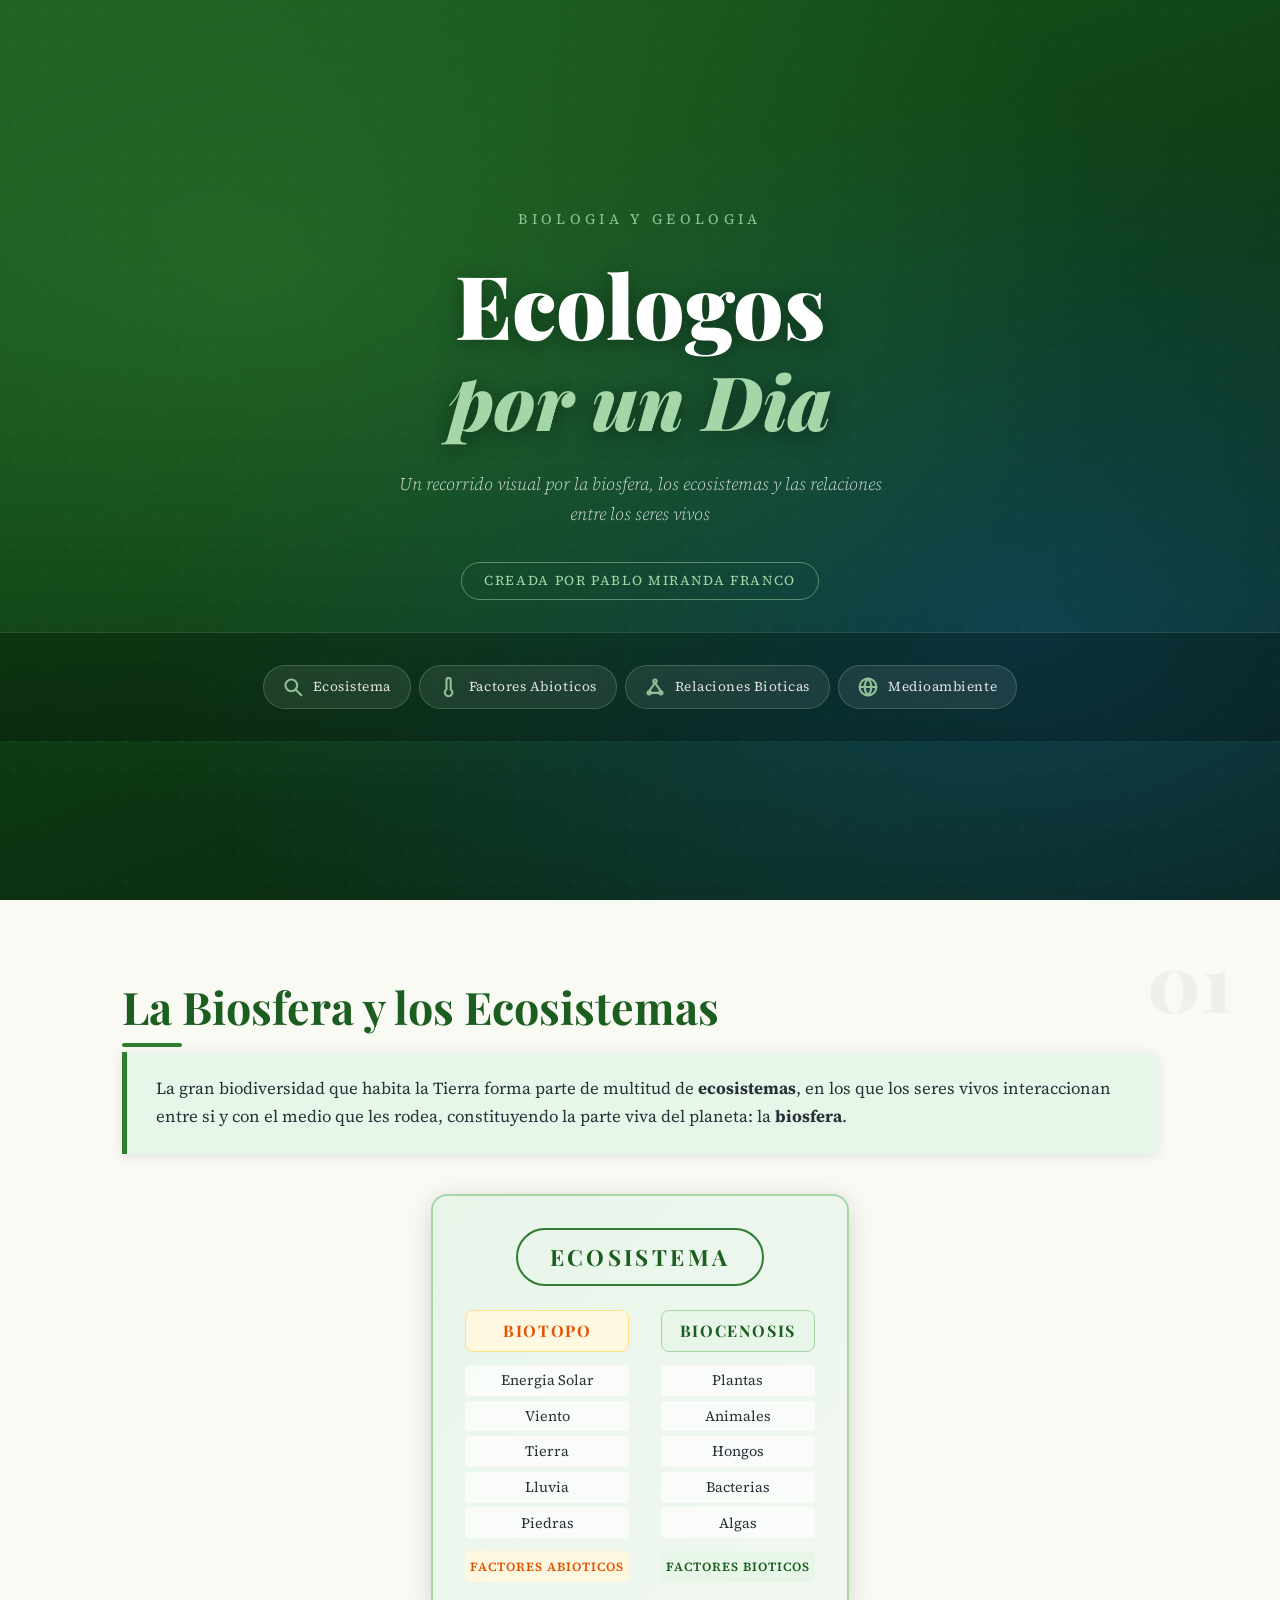
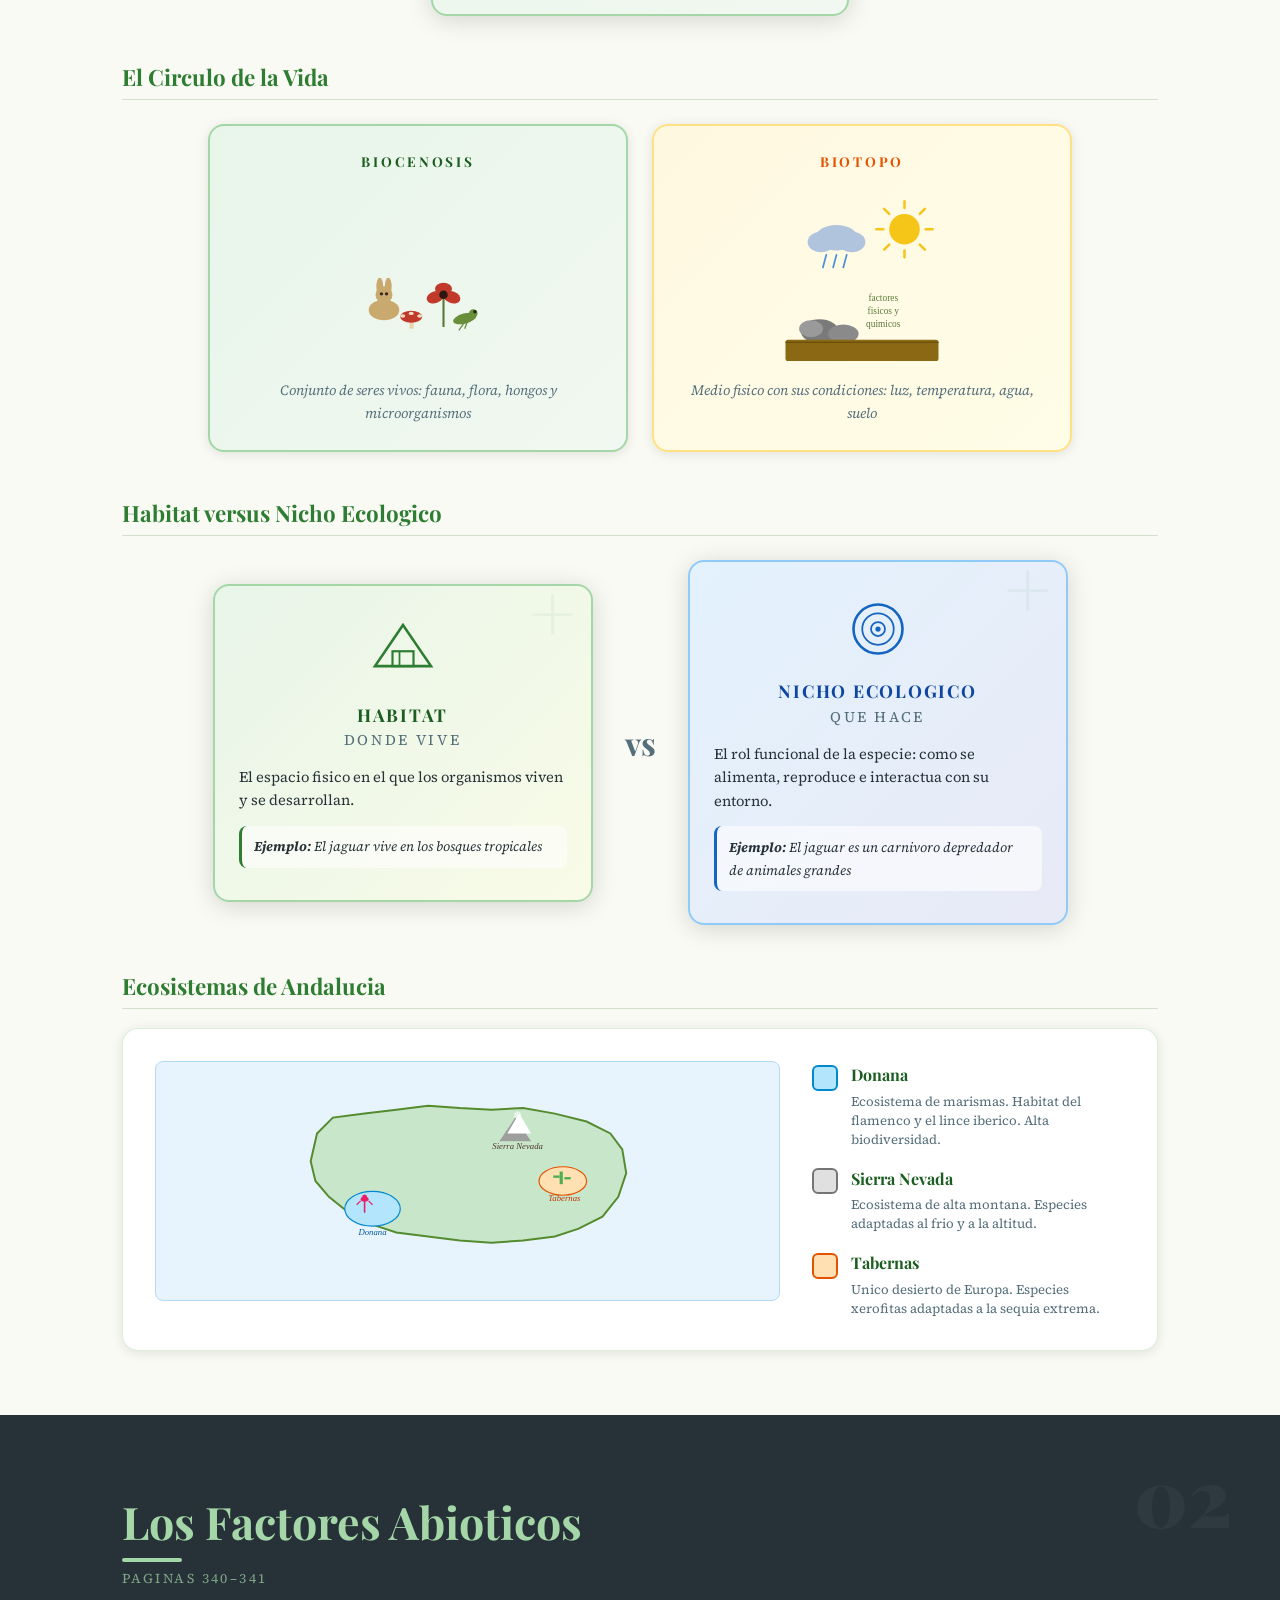
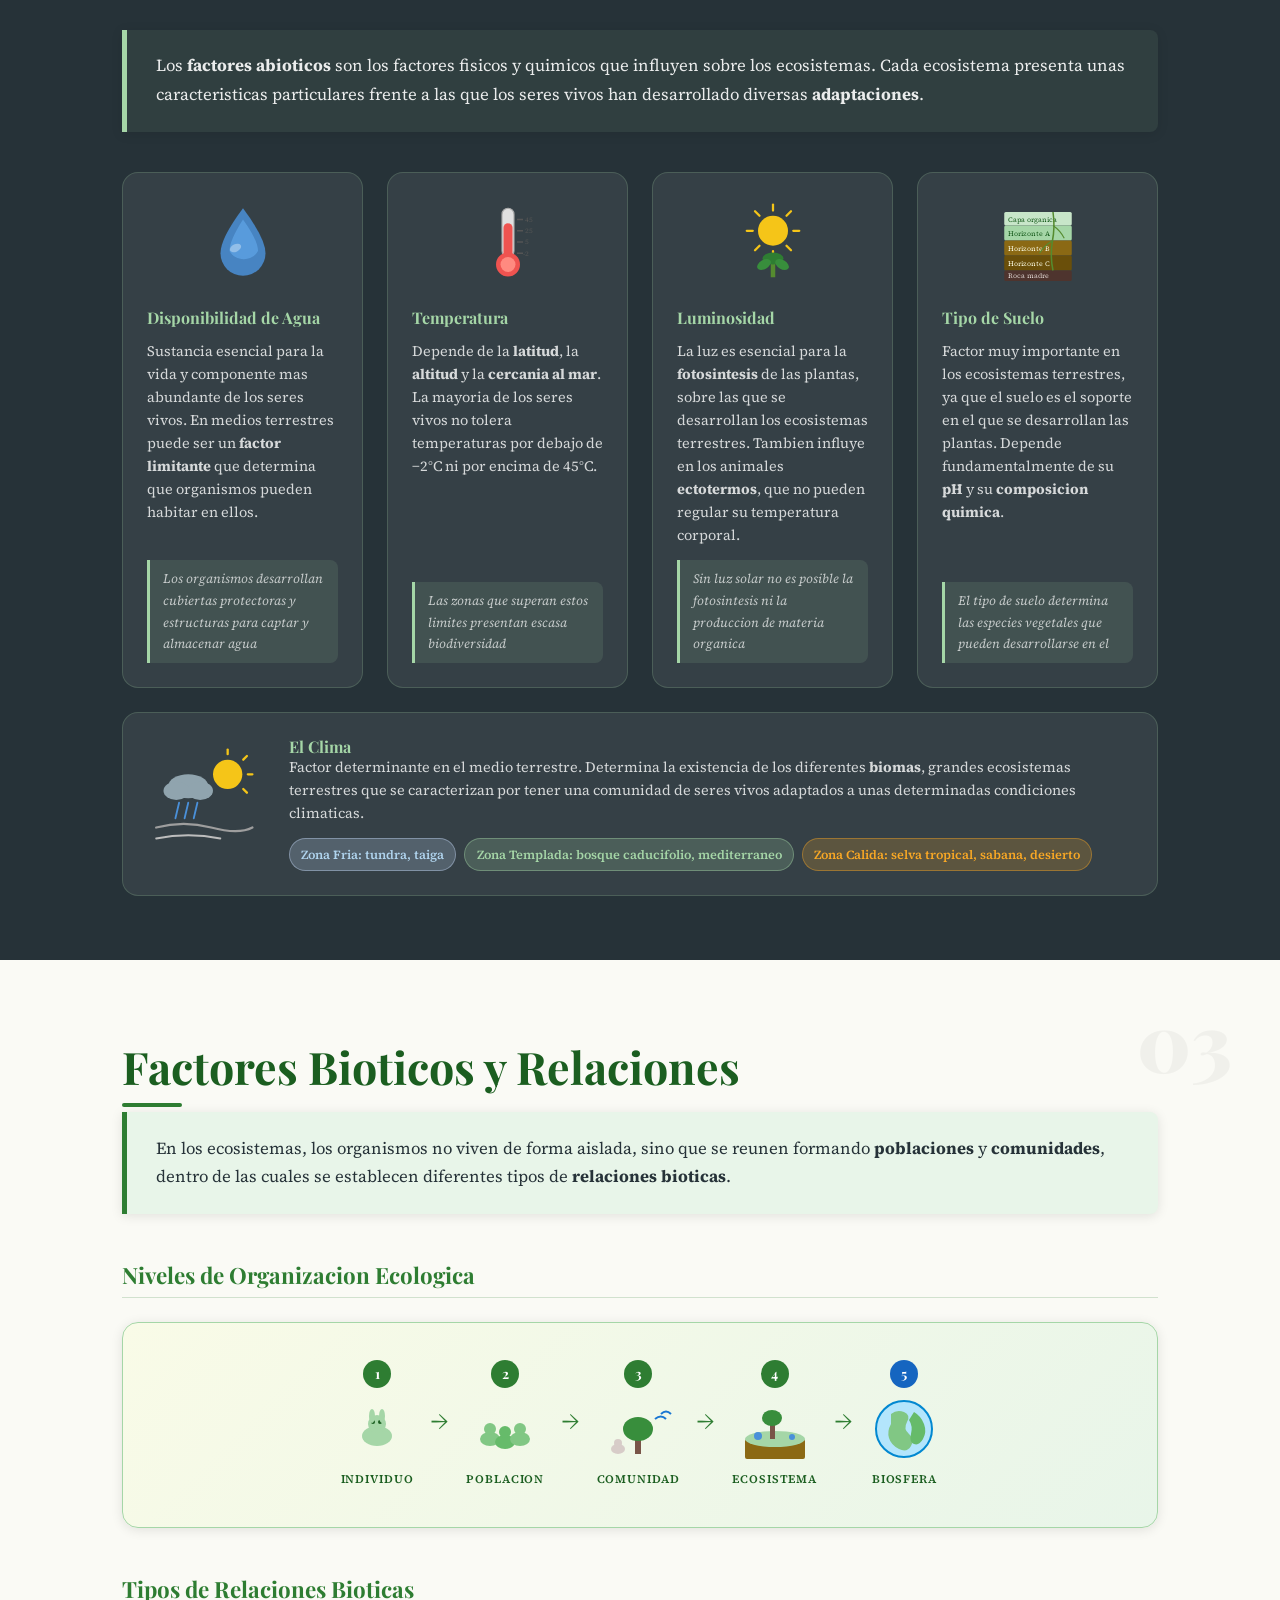
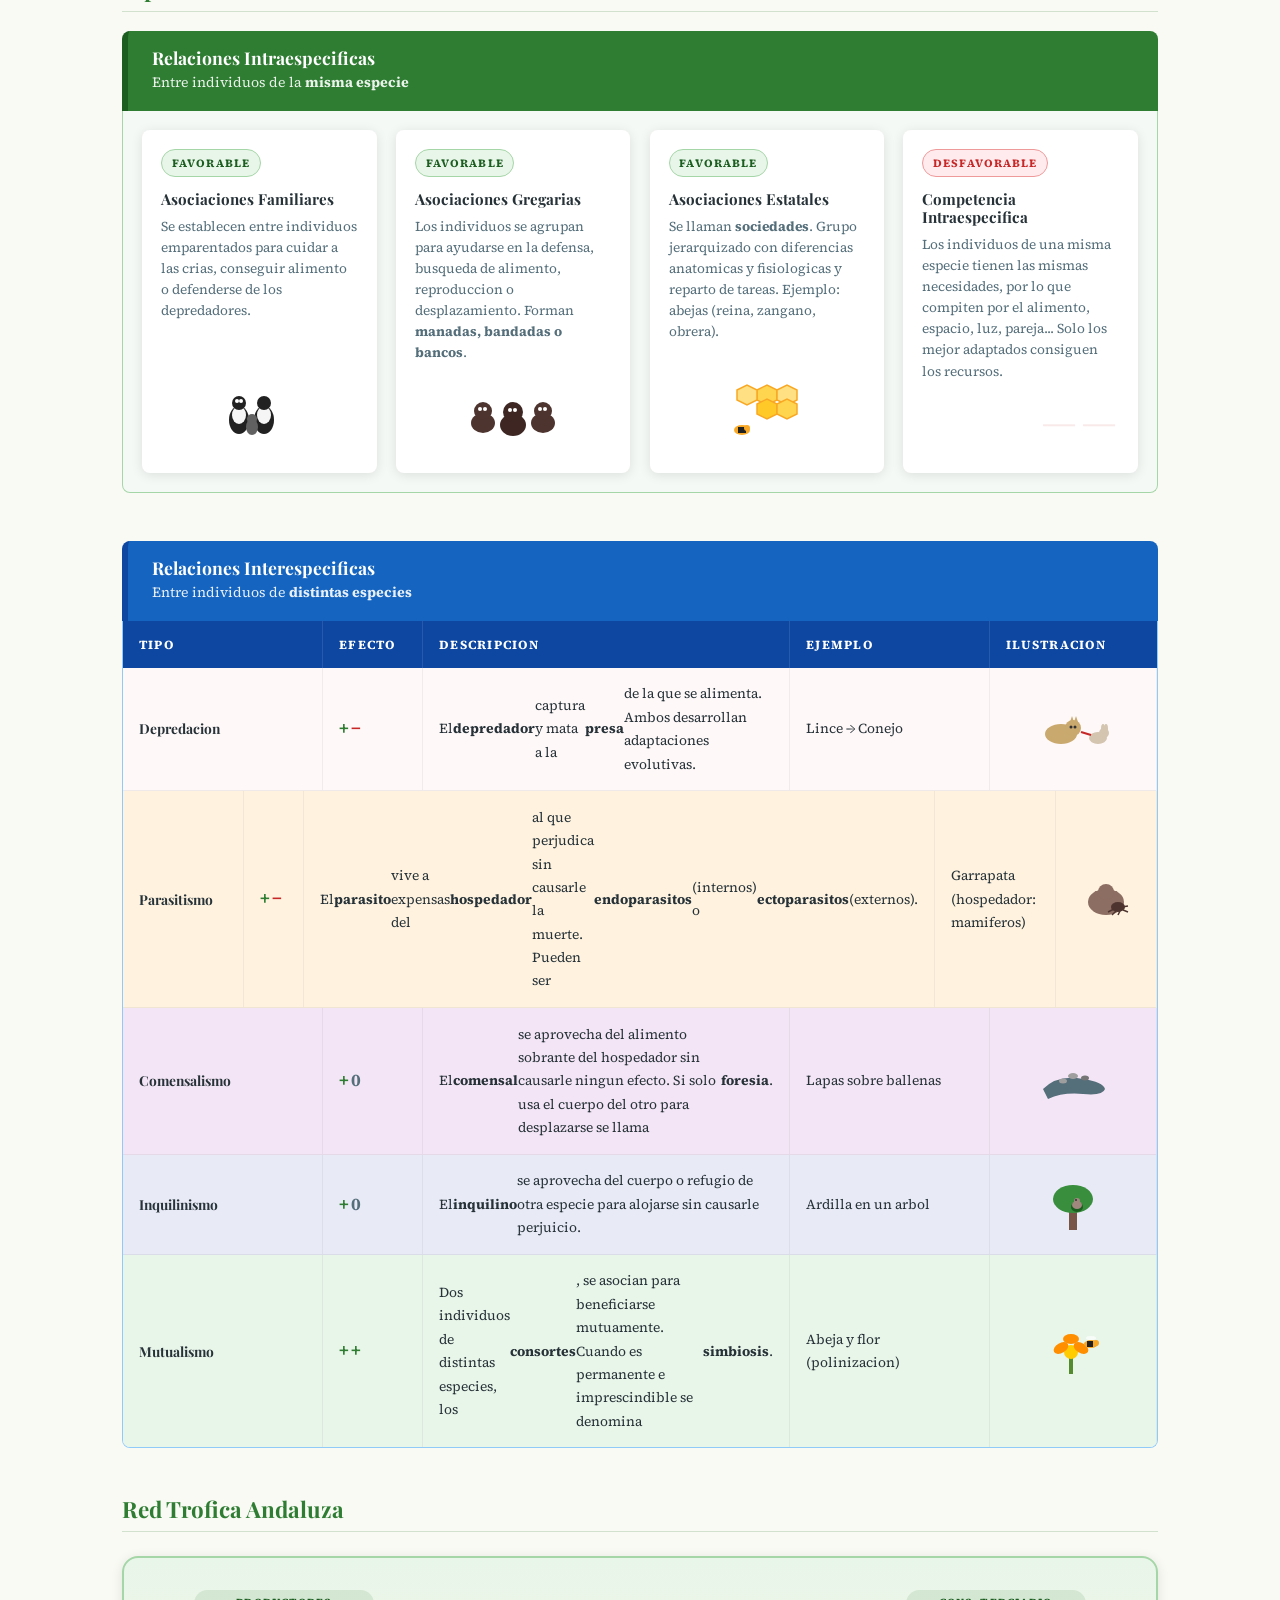
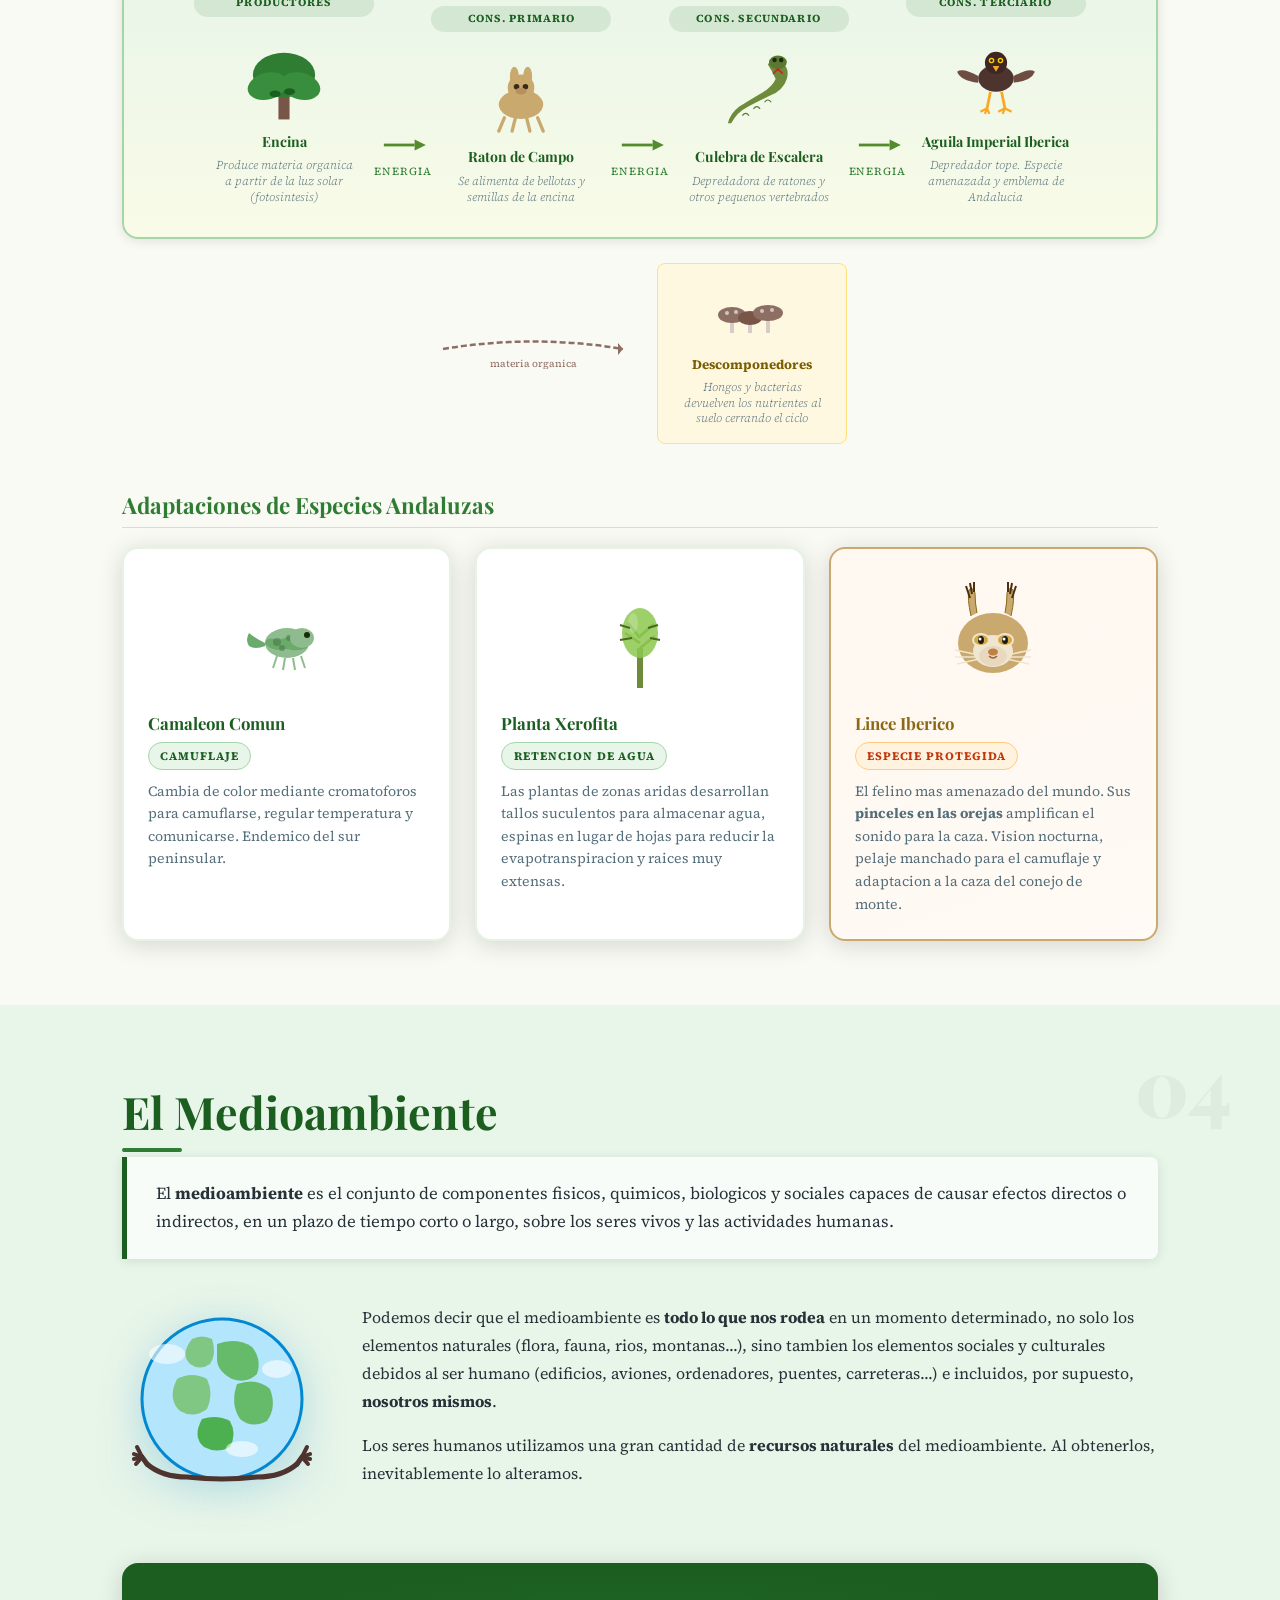
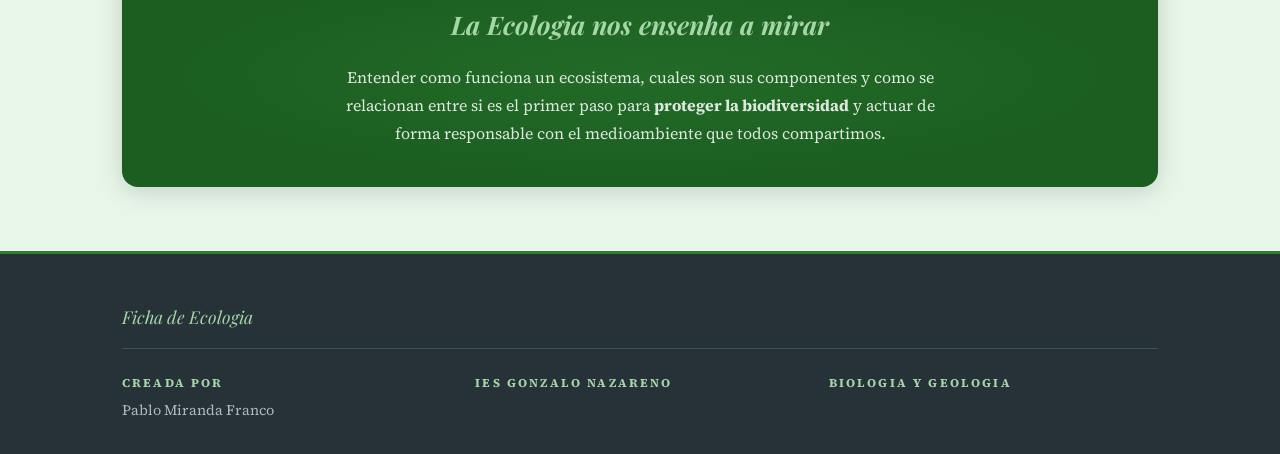
==== commit 30c56b15: "Update index.html" ====
--- a/index.html
+++ b/index.html
@@ -45,7 +45,7 @@
         <div class="seccion-etiqueta">01</div>
         <div class="contenedor">
             <h2 class="titulo-seccion">La Biosfera y los Ecosistemas</h2>
-            <p class="subtitulo-seccion">Paginas 338&ndash;339</p>
+            
 
             <div class="definicion-principal">
                 <p>La gran biodiversidad que habita la Tierra forma parte de multitud de <strong>ecosistemas</strong>, en los que los seres vivos interaccionan entre si y con el medio que les rodea, constituyendo la parte viva del planeta: la <strong>biosfera</strong>.</p>
@@ -399,7 +399,7 @@
         <div class="seccion-etiqueta">03</div>
         <div class="contenedor">
             <h2 class="titulo-seccion">Factores Bioticos y Relaciones</h2>
-            <p class="subtitulo-seccion">Paginas 344&ndash;347</p>
+           
 
             <div class="definicion-principal">
                 <p>En los ecosistemas, los organismos no viven de forma aislada, sino que se reunen formando <strong>poblaciones</strong> y <strong>comunidades</strong>, dentro de las cuales se establecen diferentes tipos de <strong>relaciones bioticas</strong>.</p>
@@ -774,7 +774,7 @@
                     <div class="trofico-etiqueta">CONS. TERCIARIO</div>
                     <div class="trofico-elemento">
                         <svg viewBox="0 0 80 90" xmlns="http://www.w3.org/2000/svg">
-                            <!-- Aguila imperial -->
+                            <!-- Aguila  -->
                             <ellipse cx="40" cy="48" rx="16" ry="12" fill="#4e342e"/>
                             <circle cx="40" cy="34" r="10" fill="#3e2723"/>
                             <circle cx="36" cy="32" r="2.5" fill="#ffcc02"/>
@@ -783,10 +783,10 @@
                             <circle cx="44" cy="32" r="1.2" fill="#212121"/>
                             <!-- Pico -->
                             <path d="M37,37 L40,42 L43,37" fill="#f9a825"/>
-                            <!-- Alas extendidas -->
+                            <!-- Alass -->
                             <path d="M24,46 Q10,38 5,42 Q8,50 24,52 Z" fill="#6d4c41"/>
                             <path d="M56,46 Q70,38 75,42 Q72,50 56,52 Z" fill="#6d4c41"/>
-                            <!-- Patas -->
+                            <!-- s -->
                             <line x1="35" y1="60" x2="32" y2="75" stroke="#f9a825" stroke-width="2.5"/>
                             <line x1="45" y1="60" x2="48" y2="75" stroke="#f9a825" stroke-width="2.5"/>
                             <path d="M32,75 L26,78 M32,75 L30,80 M32,75 L34,80" stroke="#f9a825" stroke-width="2"/>
@@ -814,7 +814,7 @@
                         <ellipse cx="38" cy="38" rx="12" ry="7" fill="#795548"/>
                         <rect x="54" y="33" width="4" height="20" fill="#d7ccc8"/>
                         <ellipse cx="56" cy="33" rx="15" ry="8" fill="#8d6e63"/>
-                        <!-- Puntos blancos -->
+                       
                         <circle cx="15" cy="33" r="2" fill="white" opacity="0.6"/>
                         <circle cx="24" cy="32" r="2" fill="white" opacity="0.6"/>
                         <circle cx="50" cy="31" r="2" fill="white" opacity="0.6"/>
@@ -825,16 +825,16 @@
                 </div>
             </div>
 
-            <!-- Adaptaciones de especies andaluzas -->
+           
             <h3 class="titulo-subseccion">Adaptaciones de Especies Andaluzas</h3>
             <div class="adaptaciones-grid">
                 <div class="adaptacion-tarjeta">
                     <div class="adaptacion-svg">
                         <svg viewBox="0 0 120 120" xmlns="http://www.w3.org/2000/svg">
-                            <!-- Camaron simplificado con patron de camuflaje -->
+                          
                             <ellipse cx="60" cy="65" rx="22" ry="15" fill="#8fbc8f"/>
                             <path d="M38,65 Q40,58 50,62 Q58,60 65,58 Q72,57 80,62 Q82,65 80,70 Q72,73 65,72 Q58,70 50,72 Q40,70 38,65 Z" fill="#6aaa6a"/>
-                            <!-- Manchas de camuflaje -->
+                          
                             <circle cx="50" cy="64" r="4" fill="#4a7a4a" opacity="0.6"/>
                             <circle cx="62" cy="60" r="3" fill="#4a7a4a" opacity="0.6"/>
                             <circle cx="72" cy="65" r="4" fill="#4a7a4a" opacity="0.6"/>
@@ -936,12 +936,12 @@
         </div>
     </section>
 
-    <!-- SECCION 4: MEDIOAMBIENTE -->
+  
     <section id="medioambiente" class="seccion seccion-verde">
         <div class="seccion-etiqueta">04</div>
         <div class="contenedor">
             <h2 class="titulo-seccion">El Medioambiente</h2>
-            <p class="subtitulo-seccion">Pagina 364</p>
+            
 
             <div class="definicion-principal definicion-verde">
                 <p>El <strong>medioambiente</strong> es el conjunto de componentes fisicos, quimicos, biologicos y sociales capaces de causar efectos directos o indirectos, en un plazo de tiempo corto o largo, sobre los seres vivos y las actividades humanas.</p>
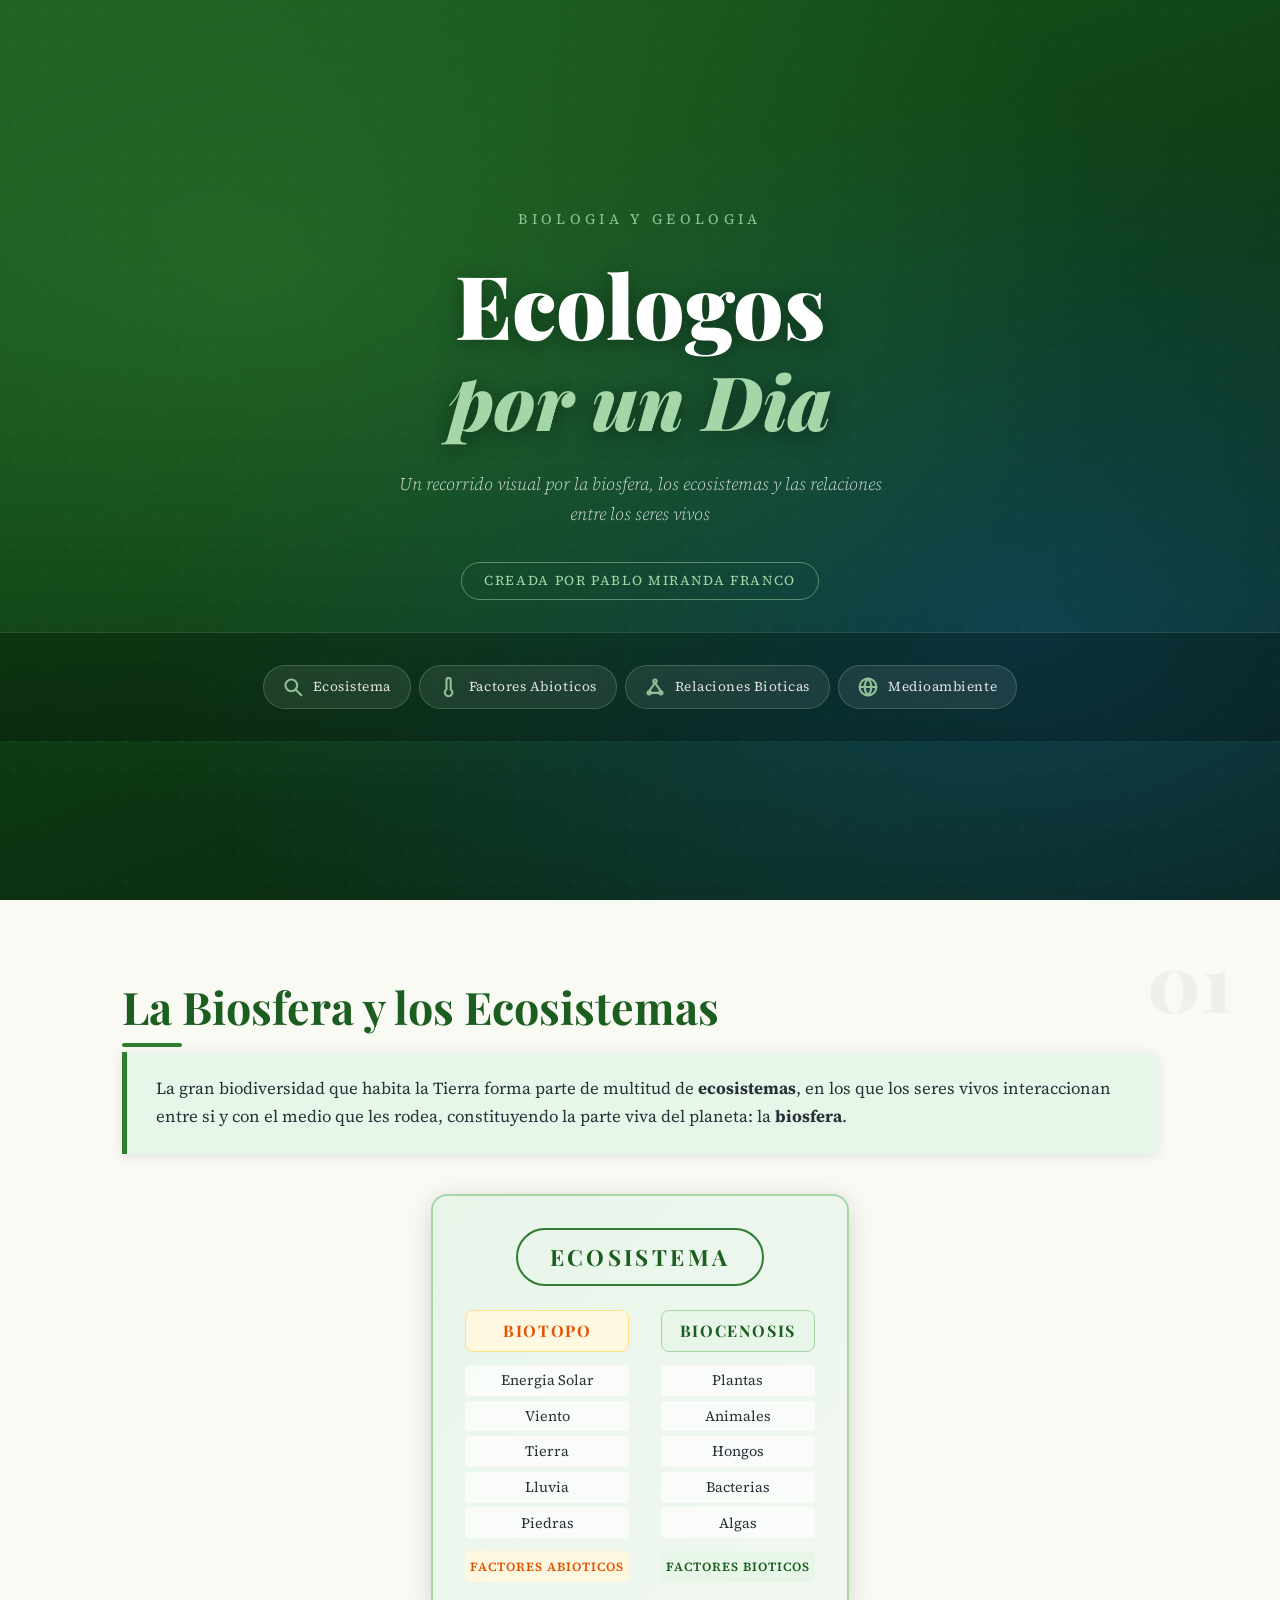
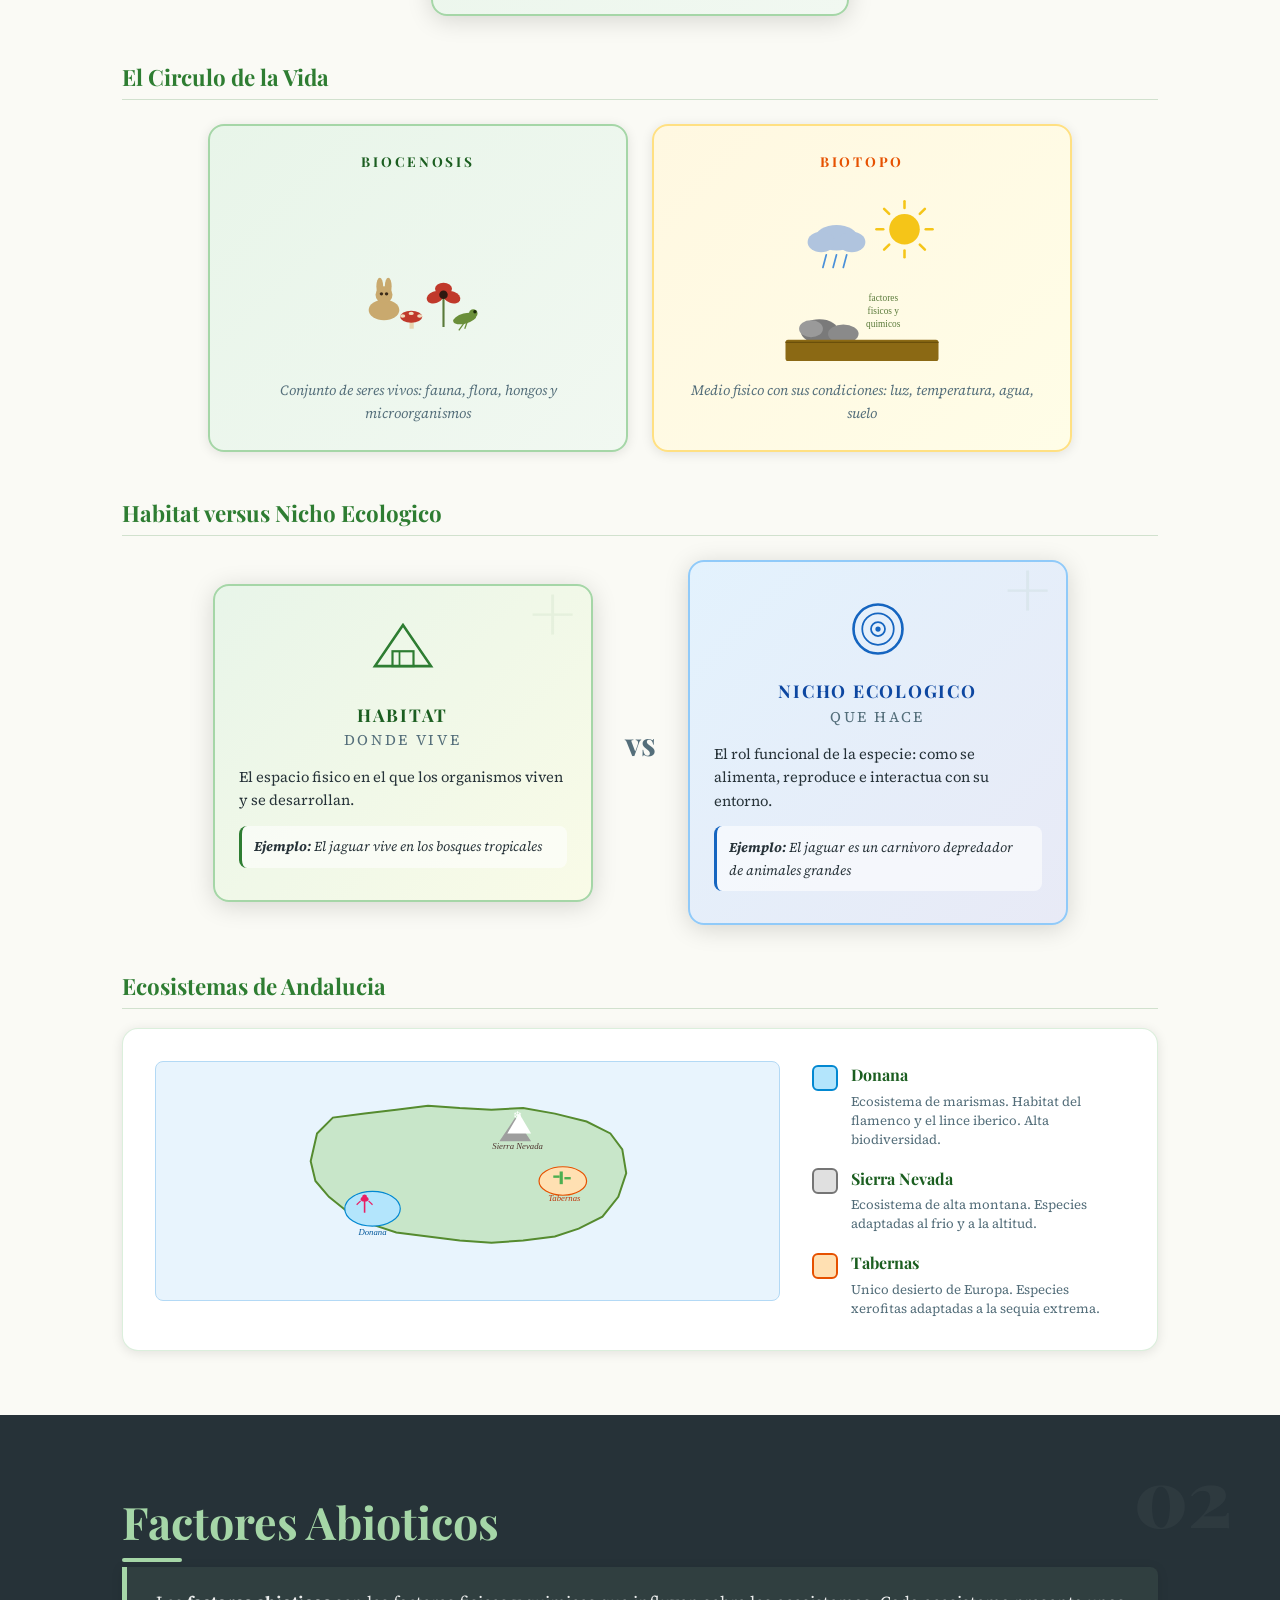
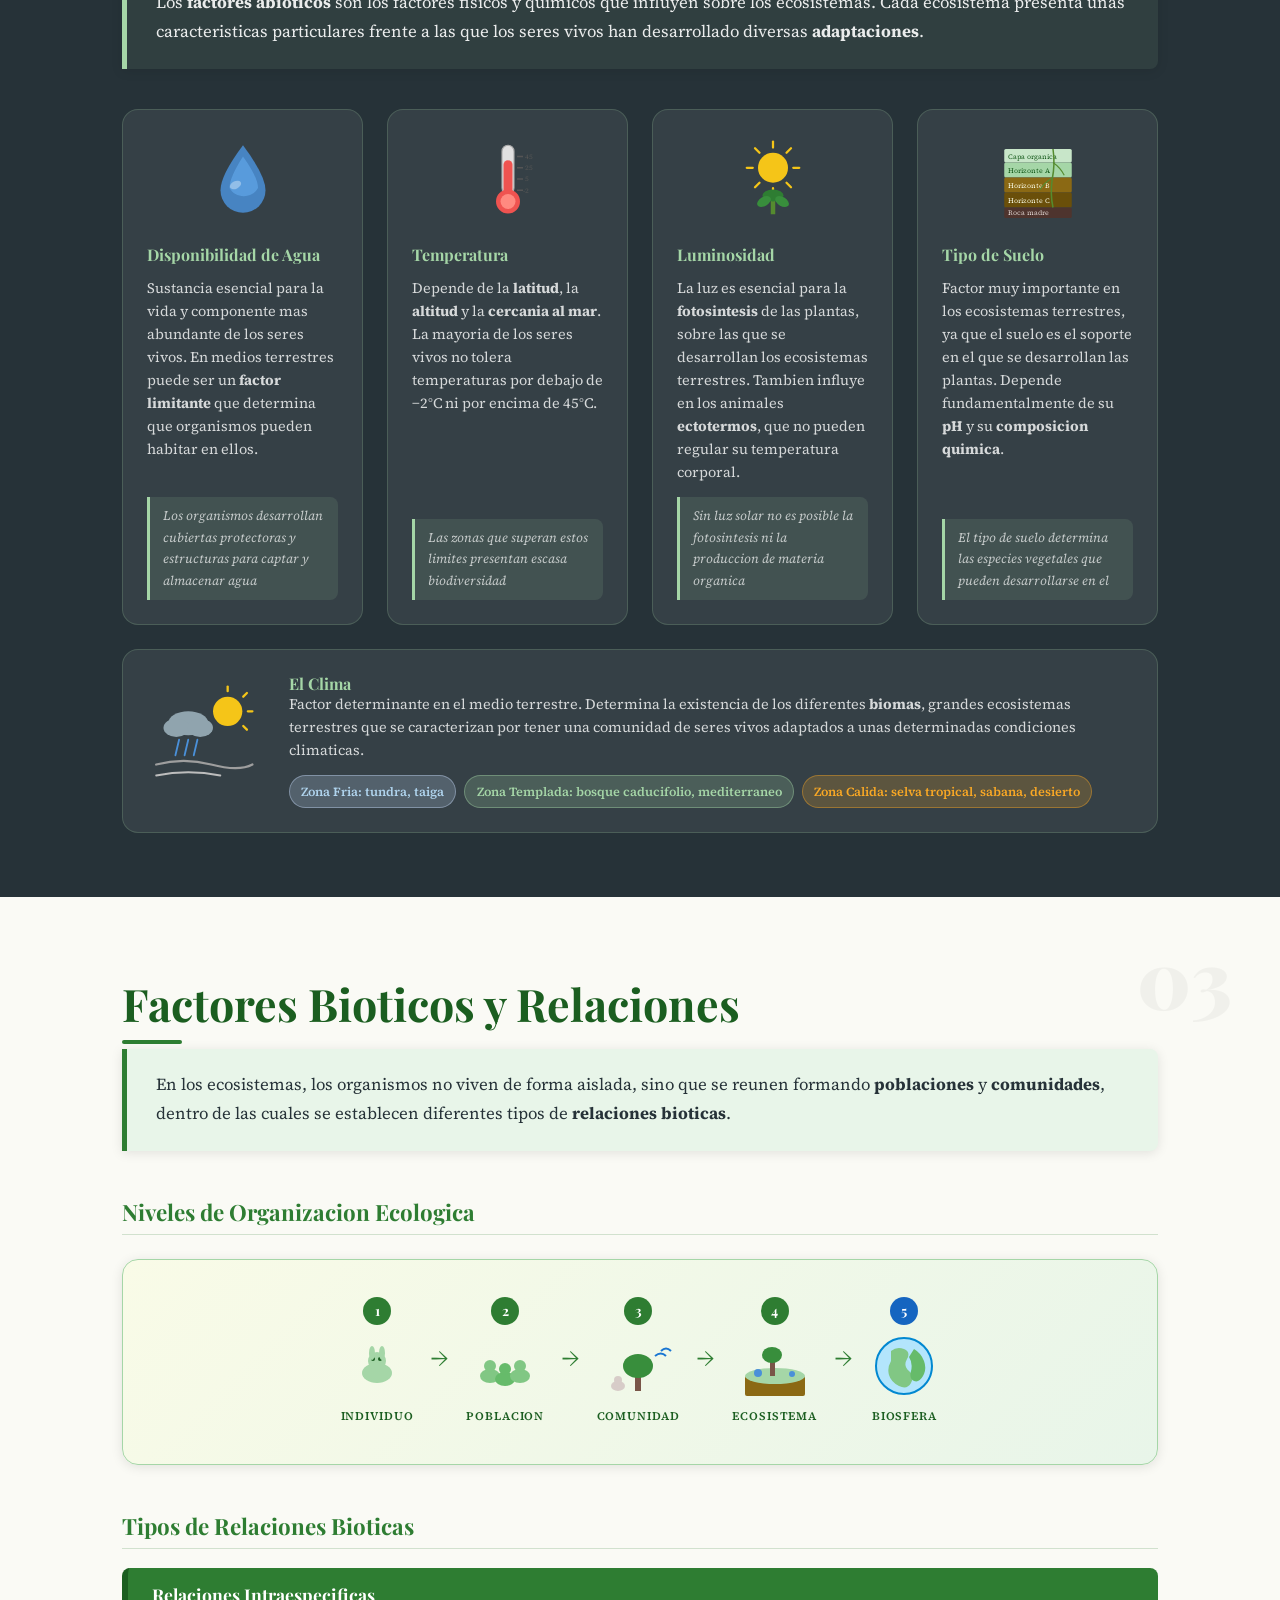
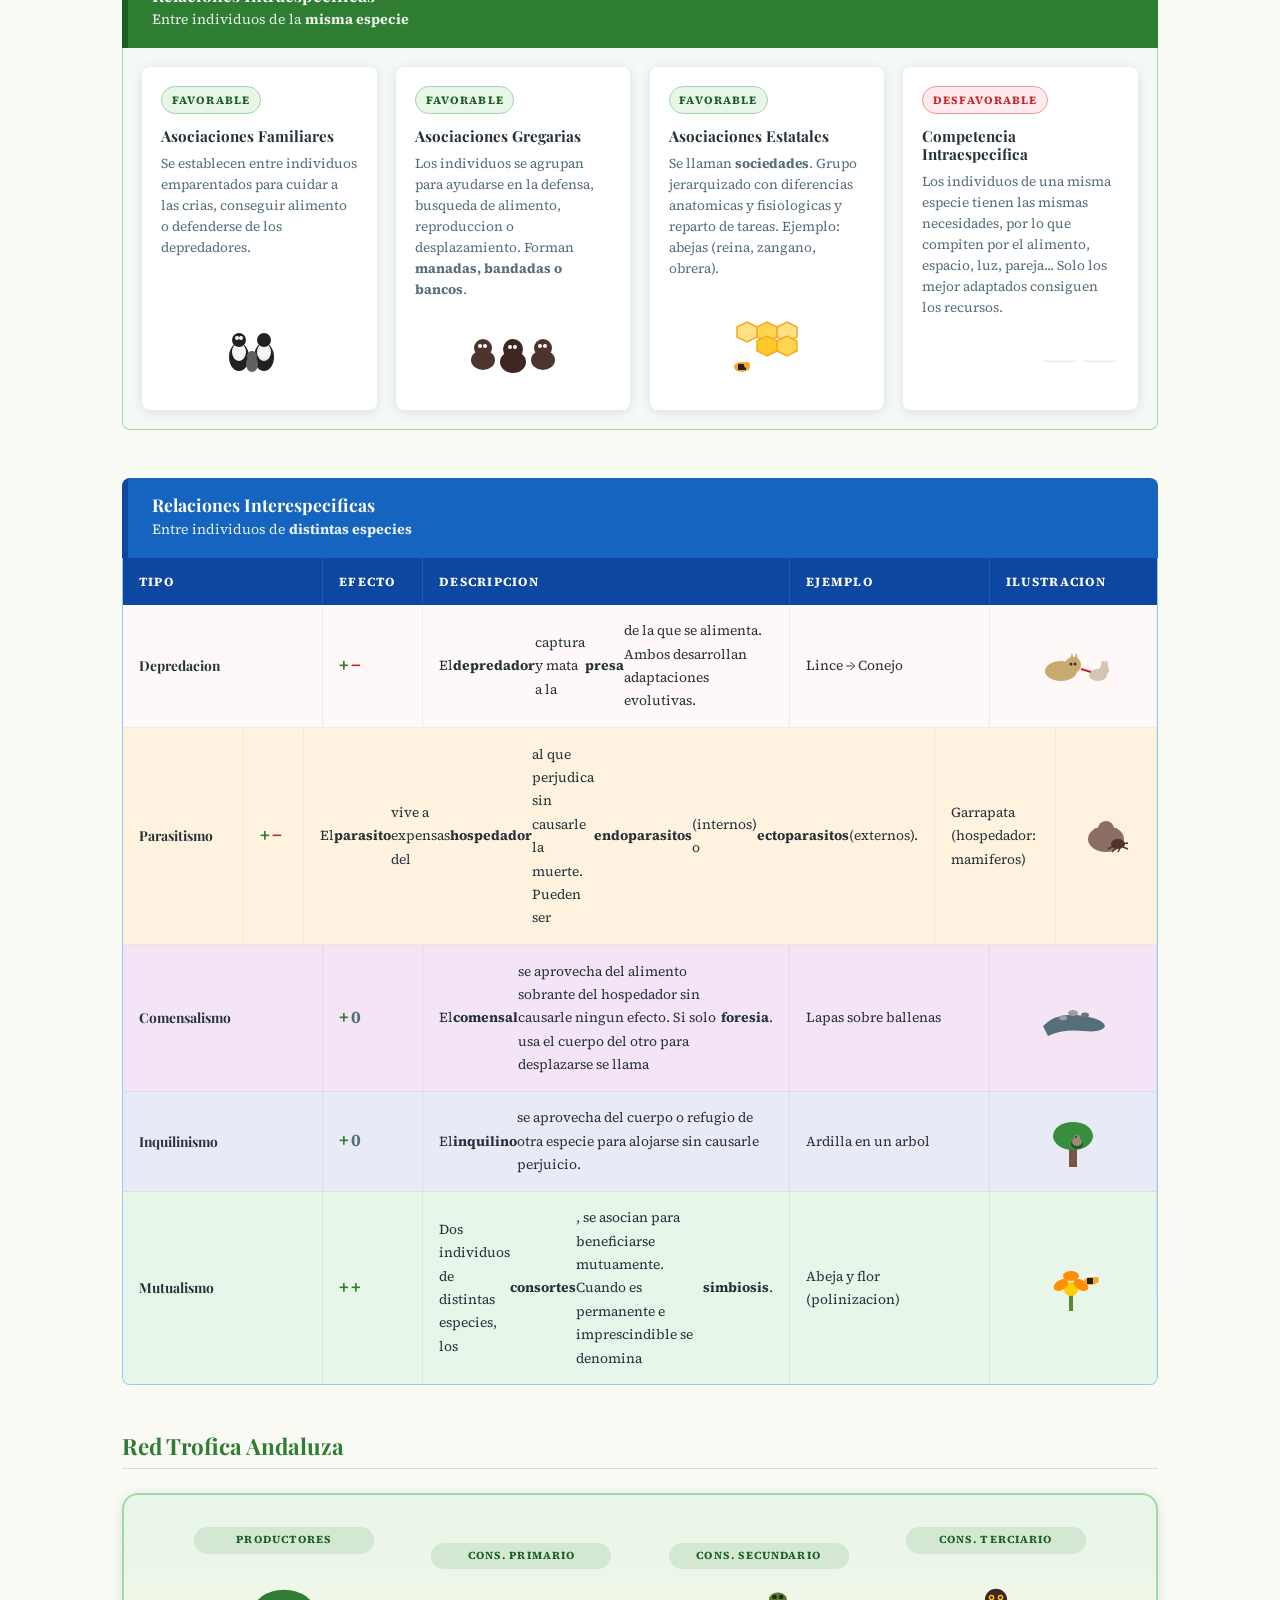
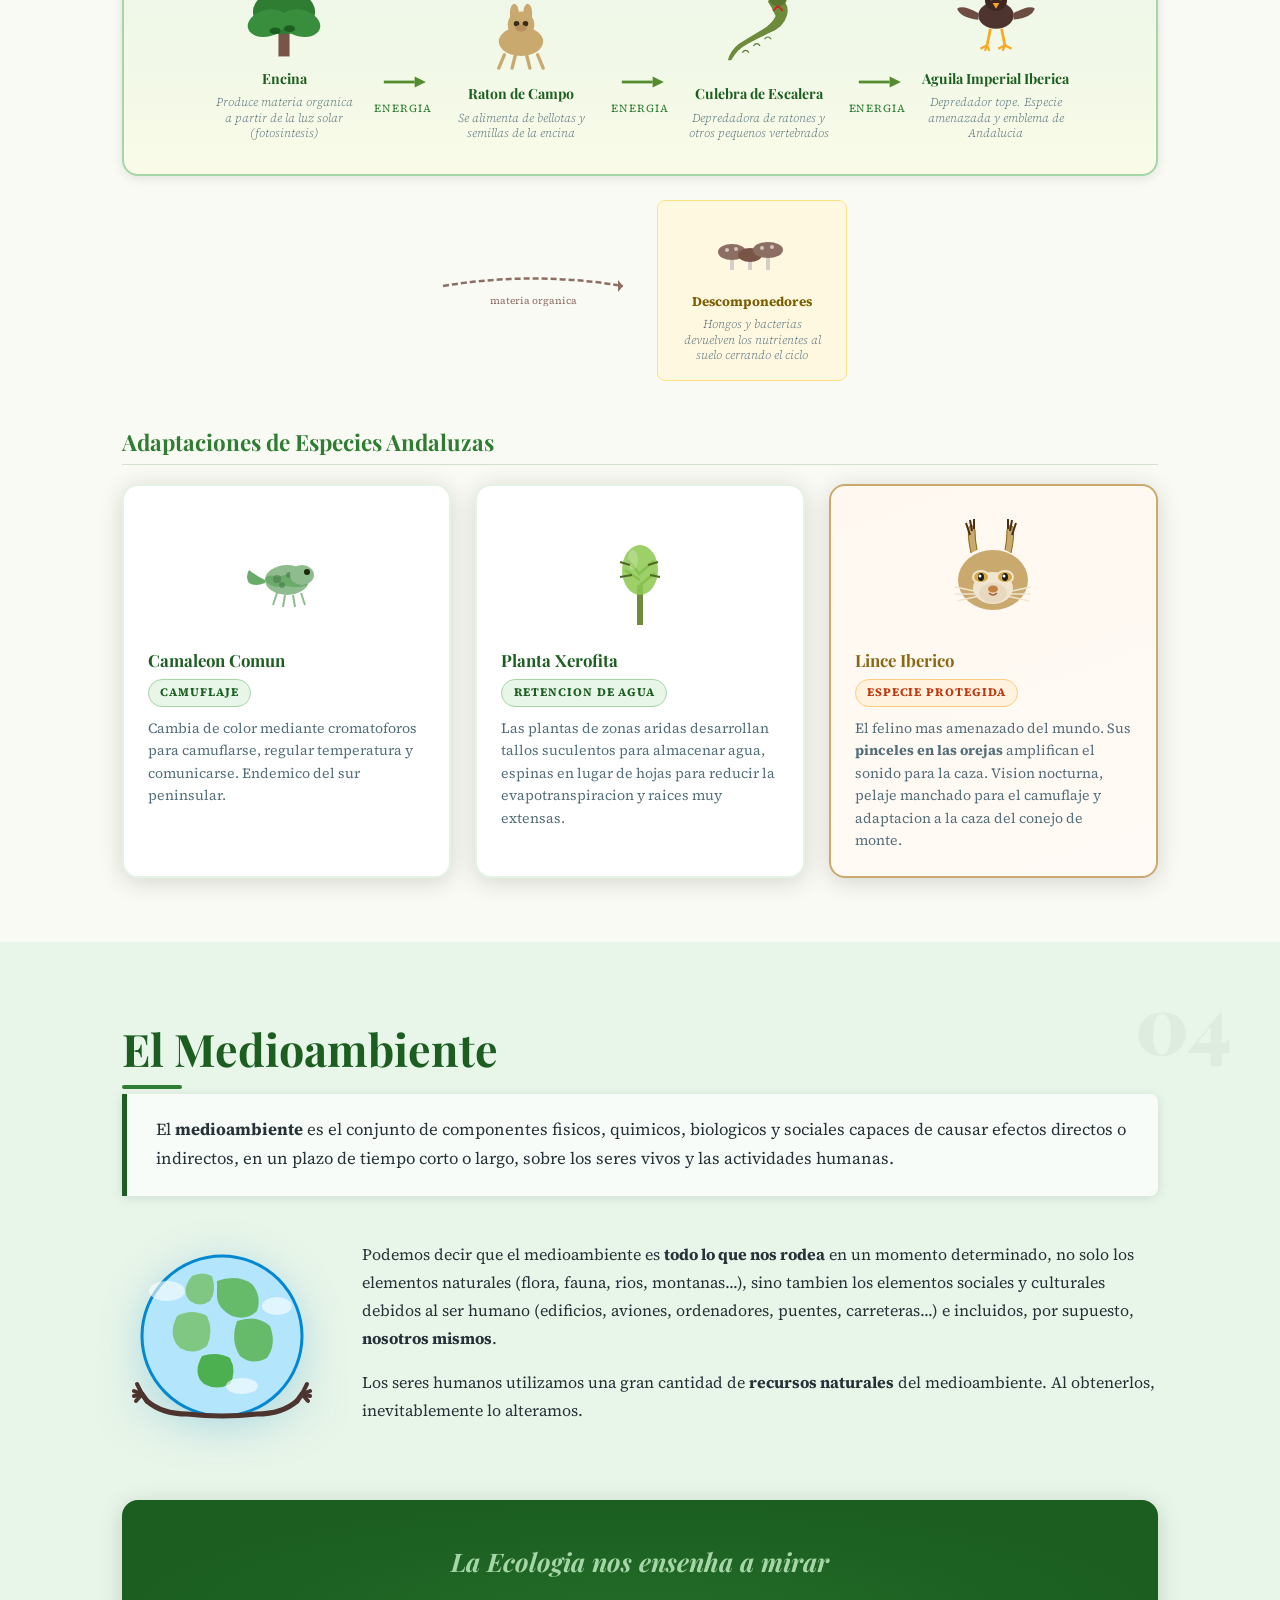
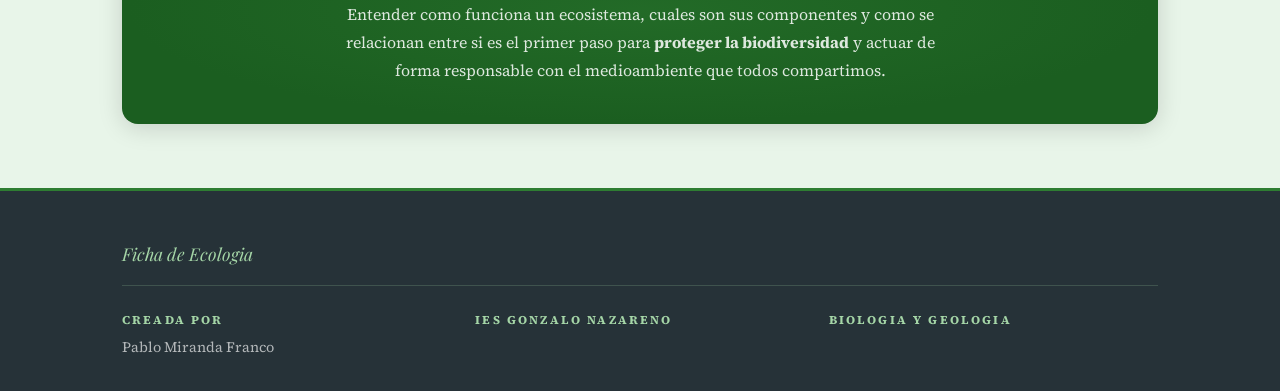
==== commit 6df46238: "Update index.html" ====
--- a/index.html
+++ b/index.html
@@ -257,12 +257,12 @@
         </div>
     </section>
 
-    <!-- SECCION 2: FACTORES ABIOTICOS -->
+   
     <section id="factores-abioticos" class="seccion seccion-oscura">
         <div class="seccion-etiqueta">02</div>
         <div class="contenedor">
-            <h2 class="titulo-seccion">Los Factores Abioticos</h2>
-            <p class="subtitulo-seccion">Paginas 340&ndash;341</p>
+            <h2 class="titulo-seccion">Factores Abioticos</h2>
+          
 
             <div class="definicion-principal definicion-oscura">
                 <p>Los <strong>factores abioticos</strong> son los factores fisicos y quimicos que influyen sobre los ecosistemas. Cada ecosistema presenta unas caracteristicas particulares frente a las que los seres vivos han desarrollado diversas <strong>adaptaciones</strong>.</p>
